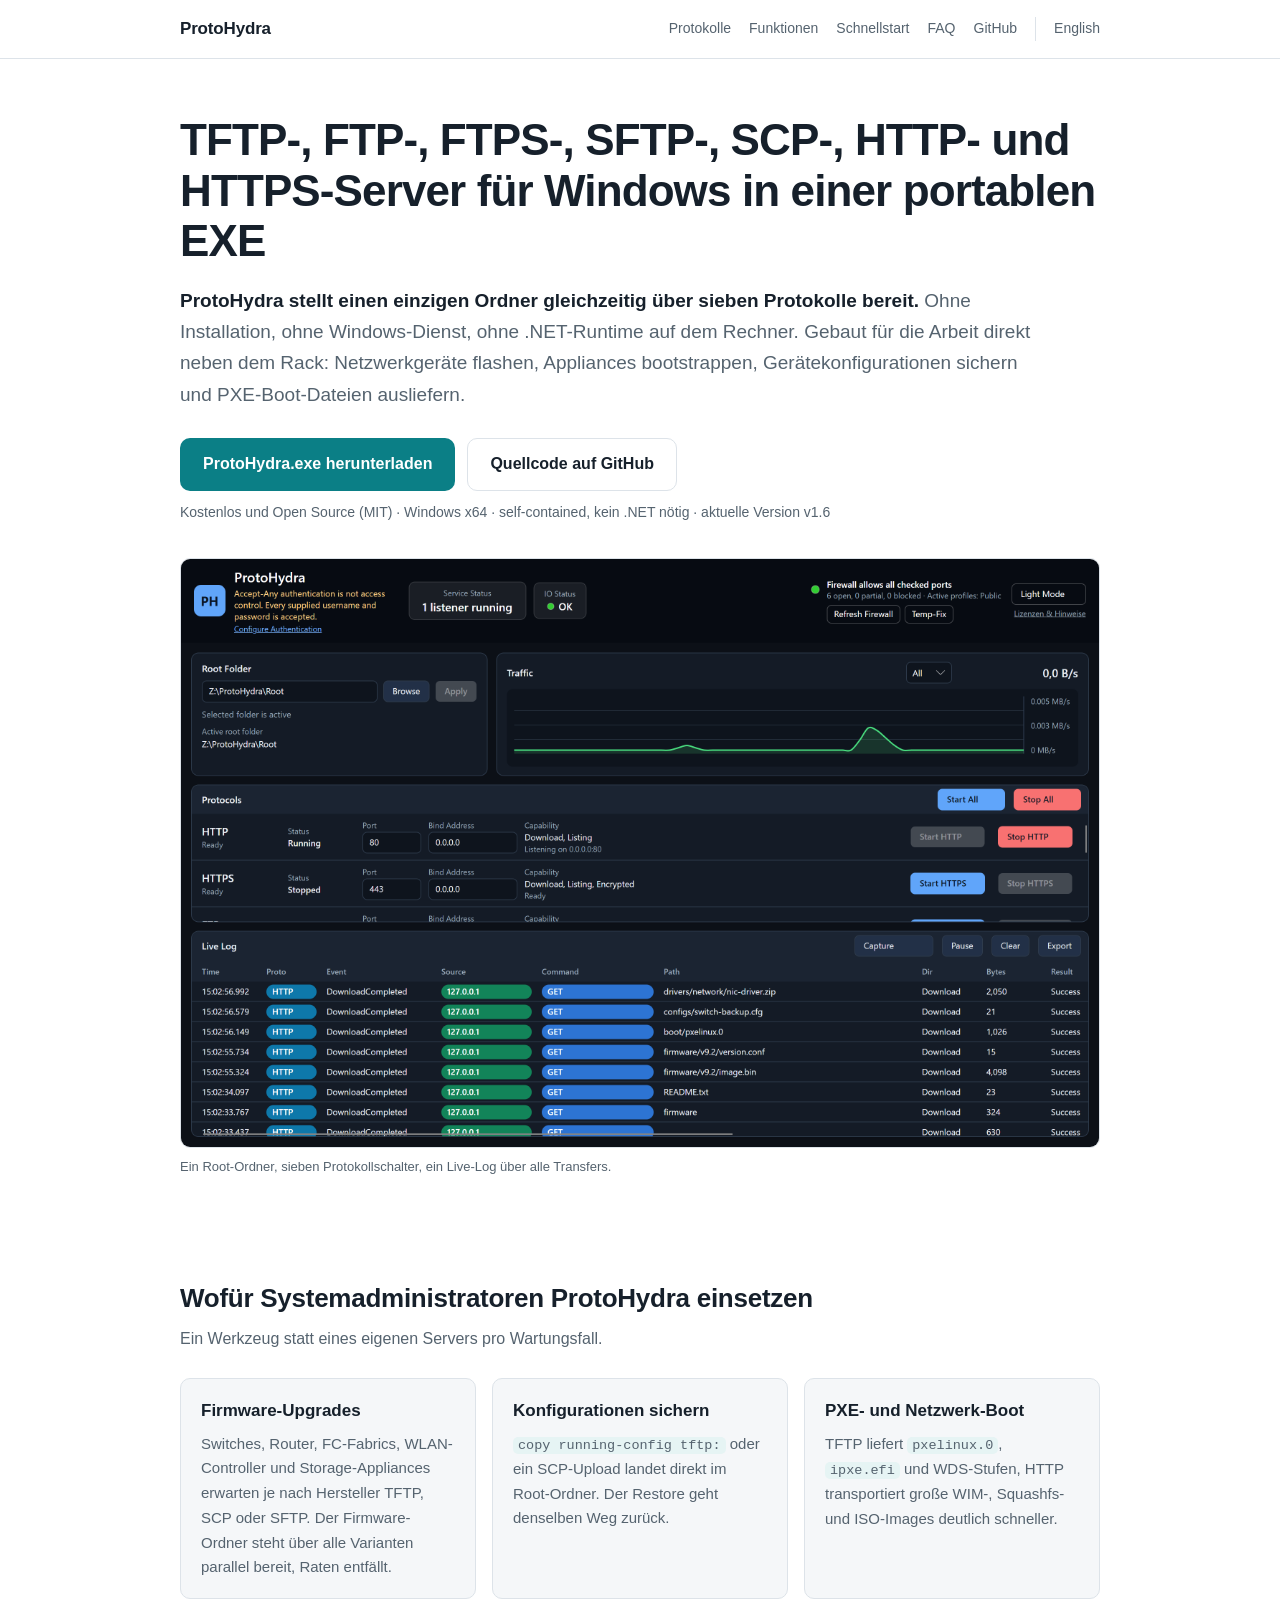
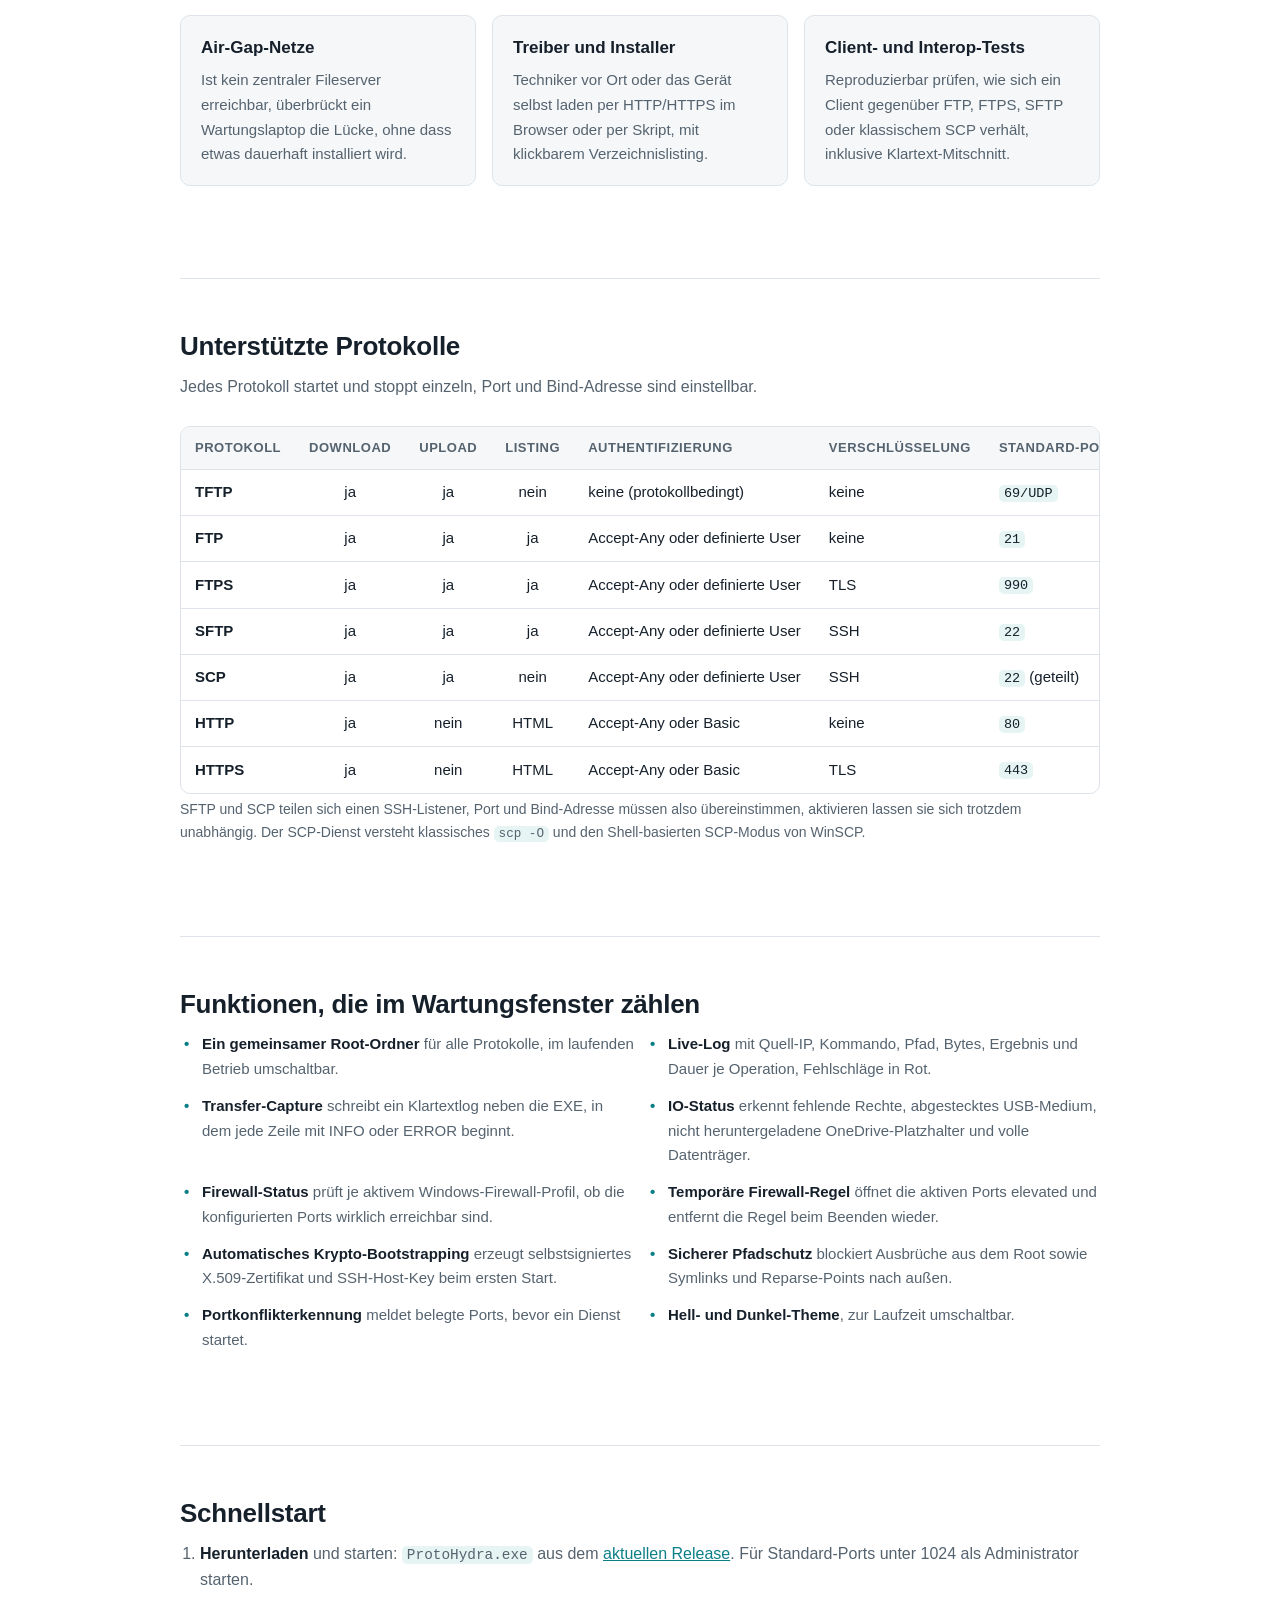
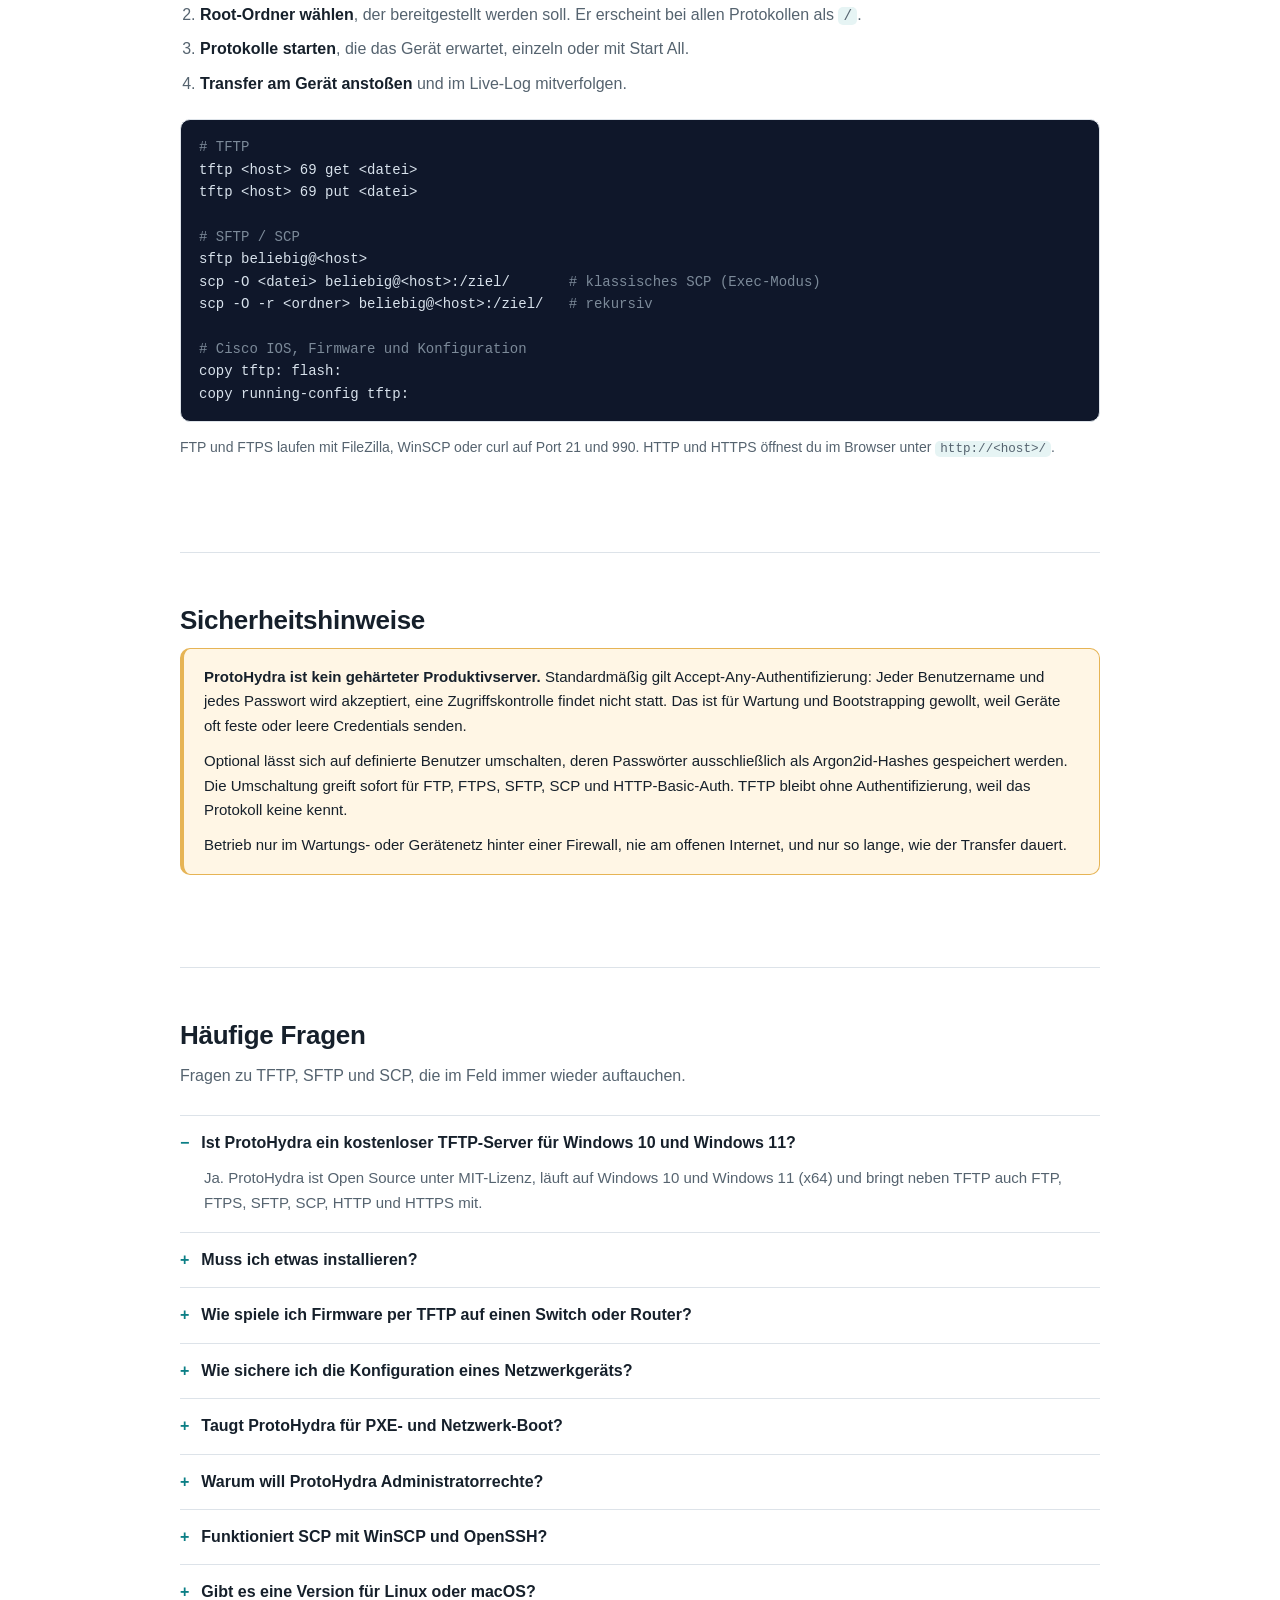
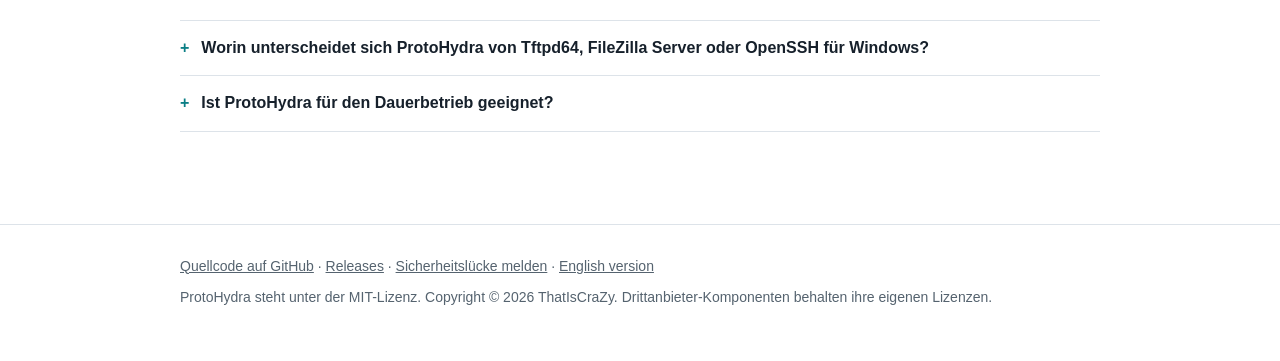
==== docs/de/index.html @ 2da3b0c5 "Add GitHub Pages landing page and make the README findable The repo had no About description, no top" ====
<!doctype html>
<html lang="de">
<head>
<meta charset="utf-8">
<meta name="viewport" content="width=device-width, initial-scale=1">
<title>ProtoHydra: portabler TFTP-, FTP-, SFTP-, SCP- und HTTP-Server für Windows</title>
<meta name="description" content="Kostenloser portabler Dateiserver für Windows. Ein Ordner gleichzeitig über TFTP, FTP, FTPS, SFTP, SCP, HTTP und HTTPS. Ohne Installation, ohne Dienst, eine EXE.">
<link rel="canonical" href="https://thatiscrazy.github.io/ProtoHydra/de/">
<link rel="alternate" hreflang="en" href="https://thatiscrazy.github.io/ProtoHydra/">
<link rel="alternate" hreflang="de" href="https://thatiscrazy.github.io/ProtoHydra/de/">
<link rel="alternate" hreflang="x-default" href="https://thatiscrazy.github.io/ProtoHydra/">
<meta name="author" content="ThatIsCraZy">
<meta name="robots" content="index, follow, max-image-preview:large">
<meta property="og:type" content="website">
<meta property="og:site_name" content="ProtoHydra">
<meta property="og:locale" content="de_DE">
<meta property="og:locale:alternate" content="en_US">
<meta property="og:title" content="ProtoHydra: portabler TFTP-, FTP-, SFTP-, SCP- und HTTP-Server für Windows">
<meta property="og:description" content="Ein Ordner gleichzeitig über TFTP, FTP, FTPS, SFTP, SCP, HTTP und HTTPS. Ohne Installation, ohne Dienst, eine EXE für Firmware-Updates und PXE-Boot.">
<meta property="og:url" content="https://thatiscrazy.github.io/ProtoHydra/de/">
<meta property="og:image" content="https://thatiscrazy.github.io/ProtoHydra/screenshot.png">
<meta property="og:image:alt" content="ProtoHydra unter Windows mit sieben Protokollservern auf einem Ordner und dem Live-Log der Transfers">
<meta name="twitter:card" content="summary_large_image">
<meta name="theme-color" content="#0b7f86" media="(prefers-color-scheme: light)">
<meta name="theme-color" content="#0e1419" media="(prefers-color-scheme: dark)">
<link rel="stylesheet" href="../style.css">
<script type="application/ld+json">
{
  "@context": "https://schema.org",
  "@graph": [
    {
      "@type": "SoftwareApplication",
      "name": "ProtoHydra",
      "alternateName": "ProtoHydra Multi-Protokoll-Dateiserver",
      "description": "Portabler Multi-Protokoll-Dateiserver für Windows, der einen einzigen Ordner gleichzeitig über TFTP, FTP, FTPS, SFTP, SCP, HTTP und HTTPS bereitstellt, ohne Installation und ohne Windows-Dienst.",
      "url": "https://thatiscrazy.github.io/ProtoHydra/de/",
      "downloadUrl": "https://github.com/ThatIsCraZy/ProtoHydra/releases/latest",
      "installUrl": "https://github.com/ThatIsCraZy/ProtoHydra/releases/latest",
      "softwareVersion": "1.6",
      "applicationCategory": "UtilitiesApplication",
      "applicationSubCategory": "Dateitransfer-Server",
      "operatingSystem": "Windows 10, Windows 11, Windows Server (x64)",
      "processorRequirements": "x64",
      "license": "https://github.com/ThatIsCraZy/ProtoHydra/blob/master/LICENSE",
      "isAccessibleForFree": true,
      "inLanguage": "de",
      "screenshot": "https://thatiscrazy.github.io/ProtoHydra/screenshot.png",
      "featureList": [
        "TFTP-Server", "FTP-Server", "FTPS-Server", "SFTP-Server", "SCP-Server", "HTTP-Server", "HTTPS-Server",
        "Portable Einzel-EXE", "Live-Log", "Temporäre Windows-Firewall-Regel", "Argon2id-Benutzerauthentifizierung"
      ],
      "author": { "@type": "Person", "name": "ThatIsCraZy" },
      "offers": { "@type": "Offer", "price": "0", "priceCurrency": "EUR" }
    },
    {
      "@type": "FAQPage",
      "inLanguage": "de",
      "mainEntity": [
        { "@type": "Question", "name": "Ist ProtoHydra ein kostenloser TFTP-Server für Windows 10 und Windows 11?",
          "acceptedAnswer": { "@type": "Answer", "text": "Ja. ProtoHydra ist Open Source unter MIT-Lizenz, läuft auf Windows 10 und Windows 11 (x64) und bringt neben TFTP auch FTP, FTPS, SFTP, SCP, HTTP und HTTPS mit." } },
        { "@type": "Question", "name": "Muss ich etwas installieren?",
          "acceptedAnswer": { "@type": "Answer", "text": "Nein. Eine einzelne EXE, kein Setup, kein Windows-Dienst, keine .NET-Installation. Die Datei läuft auch vom USB-Stick oder aus einem Wartungs-Toolkit heraus." } },
        { "@type": "Question", "name": "Wie spiele ich Firmware per TFTP auf einen Switch oder Router?",
          "acceptedAnswer": { "@type": "Answer", "text": "Firmware-Ordner als Root wählen, TFTP starten und am Gerät den Transfer anstoßen, etwa mit copy tftp: flash: unter Cisco IOS. Akzeptiert das Gerät kein TFTP, schaltest du im selben Fenster SCP oder SFTP dazu. Der Ordner bleibt derselbe." } },
        { "@type": "Question", "name": "Wie sichere ich die Konfiguration eines Netzwerkgeräts?",
          "acceptedAnswer": { "@type": "Answer", "text": "Am Gerät copy running-config tftp: ausführen. Die Datei landet direkt im Root-Ordner. Der Restore läuft über denselben Weg zurück, wahlweise auch über SFTP oder FTP." } },
        { "@type": "Question", "name": "Taugt ProtoHydra für PXE- und Netzwerk-Boot?",
          "acceptedAnswer": { "@type": "Answer", "text": "Ja. TFTP liefert Bootloader wie pxelinux.0 oder ipxe.efi, HTTP die großen Images (WIM, Squashfs, ISO) mit deutlich höherem Durchsatz." } },
        { "@type": "Question", "name": "Warum will ProtoHydra Administratorrechte?",
          "acceptedAnswer": { "@type": "Answer", "text": "Nur für Ports unter 1024 (69, 21, 22, 80, 443). Ohne Adminrechte weichst du im UI auf hohe Ports aus, zum Beispiel 6969, 2121, 2222 oder 8080." } },
        { "@type": "Question", "name": "Funktioniert SCP mit WinSCP und OpenSSH?",
          "acceptedAnswer": { "@type": "Answer", "text": "Ja. Der SCP-Dienst beherrscht klassisches scp -O (Exec-Modus) und den Shell-basierten SCP-Modus von WinSCP. Moderne OpenSSH-Clients nutzen für scp ohne -O intern SFTP, das ebenfalls bereitsteht." } },
        { "@type": "Question", "name": "Gibt es eine Version für Linux oder macOS?",
          "acceptedAnswer": { "@type": "Answer", "text": "Derzeit nicht. Veröffentlicht wird eine self-contained EXE für Windows x64." } },
        { "@type": "Question", "name": "Worin unterscheidet sich ProtoHydra von Tftpd64, FileZilla Server oder OpenSSH für Windows?",
          "acceptedAnswer": { "@type": "Answer", "text": "Diese Werkzeuge decken je ein Protokoll oder eine Protokollfamilie ab und werden meist installiert oder als Dienst eingerichtet. ProtoHydra legt sieben Protokolle auf denselben Ordner, startet portabel und zeigt jede Dateioperation aller Protokolle in einem gemeinsamen Live-Log." } },
        { "@type": "Question", "name": "Ist ProtoHydra für den Dauerbetrieb geeignet?",
          "acceptedAnswer": { "@type": "Answer", "text": "Nein. Es ist ein Wartungswerkzeug. Standardmäßig akzeptiert es jeden Benutzernamen und jedes Passwort, gehört also in ein Wartungsnetz hinter einer Firewall und sollte nur so lange laufen wie der Transfer dauert." } }
      ]
    }
  ]
}
</script>
</head>
<body>

<header class="topbar">
  <div class="wrap">
    <a class="brand" href="./">ProtoHydra</a>
    <nav>
      <a class="hide-sm" href="#protokolle">Protokolle</a>
      <a class="hide-sm" href="#funktionen">Funktionen</a>
      <a href="#schnellstart">Schnellstart</a>
      <a href="#faq">FAQ</a>
      <a href="https://github.com/ThatIsCraZy/ProtoHydra">GitHub</a>
      <a class="lang" href="../" hreflang="en" lang="en">English</a>
    </nav>
  </div>
</header>

<main class="wrap">

  <div class="hero">
    <h1>TFTP-, FTP-, FTPS-, SFTP-, SCP-, HTTP- und HTTPS-Server für Windows in einer portablen EXE</h1>
    <p class="lede"><strong>ProtoHydra stellt einen einzigen Ordner gleichzeitig über sieben Protokolle bereit.</strong> Ohne Installation, ohne Windows-Dienst, ohne .NET-Runtime auf dem Rechner. Gebaut für die Arbeit direkt neben dem Rack: Netzwerkgeräte flashen, Appliances bootstrappen, Gerätekonfigurationen sichern und PXE-Boot-Dateien ausliefern.</p>
    <p class="cta">
      <a class="btn" href="https://github.com/ThatIsCraZy/ProtoHydra/releases/latest">ProtoHydra.exe herunterladen</a>
      <a class="btn secondary" href="https://github.com/ThatIsCraZy/ProtoHydra">Quellcode auf GitHub</a>
    </p>
    <p class="meta">Kostenlos und Open Source (MIT) &middot; Windows x64 &middot; self-contained, kein .NET nötig &middot; aktuelle Version v1.6</p>

    <figure>
      <img src="../screenshot.png" width="2560" height="1640"
           alt="ProtoHydra unter Windows: TFTP-, FTP-, FTPS-, SFTP-, SCP-, HTTP- und HTTPS-Server laufen parallel auf einem Ordner, daneben das Live-Log der Dateitransfers">
      <figcaption>Ein Root-Ordner, sieben Protokollschalter, ein Live-Log über alle Transfers.</figcaption>
    </figure>
  </div>

  <section id="einsatz">
    <h2>Wofür Systemadministratoren ProtoHydra einsetzen</h2>
    <p class="sub">Ein Werkzeug statt eines eigenen Servers pro Wartungsfall.</p>
    <div class="cards">
      <div class="card">
        <h3>Firmware-Upgrades</h3>
        <p>Switches, Router, FC-Fabrics, WLAN-Controller und Storage-Appliances erwarten je nach Hersteller TFTP, SCP oder SFTP. Der Firmware-Ordner steht über alle Varianten parallel bereit, Raten entfällt.</p>
      </div>
      <div class="card">
        <h3>Konfigurationen sichern</h3>
        <p><code>copy running-config tftp:</code> oder ein SCP-Upload landet direkt im Root-Ordner. Der Restore geht denselben Weg zurück.</p>
      </div>
      <div class="card">
        <h3>PXE- und Netzwerk-Boot</h3>
        <p>TFTP liefert <code>pxelinux.0</code>, <code>ipxe.efi</code> und WDS-Stufen, HTTP transportiert große WIM-, Squashfs- und ISO-Images deutlich schneller.</p>
      </div>
      <div class="card">
        <h3>Air-Gap-Netze</h3>
        <p>Ist kein zentraler Fileserver erreichbar, überbrückt ein Wartungslaptop die Lücke, ohne dass etwas dauerhaft installiert wird.</p>
      </div>
      <div class="card">
        <h3>Treiber und Installer</h3>
        <p>Techniker vor Ort oder das Gerät selbst laden per HTTP/HTTPS im Browser oder per Skript, mit klickbarem Verzeichnislisting.</p>
      </div>
      <div class="card">
        <h3>Client- und Interop-Tests</h3>
        <p>Reproduzierbar prüfen, wie sich ein Client gegenüber FTP, FTPS, SFTP oder klassischem SCP verhält, inklusive Klartext-Mitschnitt.</p>
      </div>
    </div>
  </section>

  <section id="protokolle">
    <h2>Unterstützte Protokolle</h2>
    <p class="sub">Jedes Protokoll startet und stoppt einzeln, Port und Bind-Adresse sind einstellbar.</p>
    <div class="tablewrap">
      <table>
        <thead>
          <tr><th>Protokoll</th><th>Download</th><th>Upload</th><th>Listing</th><th>Authentifizierung</th><th>Verschlüsselung</th><th>Standard-Port</th></tr>
        </thead>
        <tbody>
          <tr><td><b>TFTP</b></td><td class="c">ja</td><td class="c">ja</td><td class="c">nein</td><td>keine (protokollbedingt)</td><td>keine</td><td><code>69/UDP</code></td></tr>
          <tr><td><b>FTP</b></td><td class="c">ja</td><td class="c">ja</td><td class="c">ja</td><td>Accept-Any oder definierte User</td><td>keine</td><td><code>21</code></td></tr>
          <tr><td><b>FTPS</b></td><td class="c">ja</td><td class="c">ja</td><td class="c">ja</td><td>Accept-Any oder definierte User</td><td>TLS</td><td><code>990</code></td></tr>
          <tr><td><b>SFTP</b></td><td class="c">ja</td><td class="c">ja</td><td class="c">ja</td><td>Accept-Any oder definierte User</td><td>SSH</td><td><code>22</code></td></tr>
          <tr><td><b>SCP</b></td><td class="c">ja</td><td class="c">ja</td><td class="c">nein</td><td>Accept-Any oder definierte User</td><td>SSH</td><td><code>22</code> (geteilt)</td></tr>
          <tr><td><b>HTTP</b></td><td class="c">ja</td><td class="c">nein</td><td class="c">HTML</td><td>Accept-Any oder Basic</td><td>keine</td><td><code>80</code></td></tr>
          <tr><td><b>HTTPS</b></td><td class="c">ja</td><td class="c">nein</td><td class="c">HTML</td><td>Accept-Any oder Basic</td><td>TLS</td><td><code>443</code></td></tr>
        </tbody>
      </table>
    </div>
    <p class="meta">SFTP und SCP teilen sich einen SSH-Listener, Port und Bind-Adresse müssen also übereinstimmen, aktivieren lassen sie sich trotzdem unabhängig. Der SCP-Dienst versteht klassisches <code>scp -O</code> und den Shell-basierten SCP-Modus von WinSCP.</p>
  </section>

  <section id="funktionen">
    <h2>Funktionen, die im Wartungsfenster zählen</h2>
    <ul class="feat">
      <li><b>Ein gemeinsamer Root-Ordner</b> für alle Protokolle, im laufenden Betrieb umschaltbar.</li>
      <li><b>Live-Log</b> mit Quell-IP, Kommando, Pfad, Bytes, Ergebnis und Dauer je Operation, Fehlschläge in Rot.</li>
      <li><b>Transfer-Capture</b> schreibt ein Klartextlog neben die EXE, in dem jede Zeile mit INFO oder ERROR beginnt.</li>
      <li><b>IO-Status</b> erkennt fehlende Rechte, abgestecktes USB-Medium, nicht heruntergeladene OneDrive-Platzhalter und volle Datenträger.</li>
      <li><b>Firewall-Status</b> prüft je aktivem Windows-Firewall-Profil, ob die konfigurierten Ports wirklich erreichbar sind.</li>
      <li><b>Temporäre Firewall-Regel</b> öffnet die aktiven Ports elevated und entfernt die Regel beim Beenden wieder.</li>
      <li><b>Automatisches Krypto-Bootstrapping</b> erzeugt selbstsigniertes X.509-Zertifikat und SSH-Host-Key beim ersten Start.</li>
      <li><b>Sicherer Pfadschutz</b> blockiert Ausbrüche aus dem Root sowie Symlinks und Reparse-Points nach außen.</li>
      <li><b>Portkonflikterkennung</b> meldet belegte Ports, bevor ein Dienst startet.</li>
      <li><b>Hell- und Dunkel-Theme</b>, zur Laufzeit umschaltbar.</li>
    </ul>
  </section>

  <section id="schnellstart">
    <h2>Schnellstart</h2>
    <ol class="steps">
      <li><b>Herunterladen</b> und starten: <code>ProtoHydra.exe</code> aus dem <a href="https://github.com/ThatIsCraZy/ProtoHydra/releases/latest">aktuellen Release</a>. Für Standard-Ports unter 1024 als Administrator starten.</li>
      <li><b>Root-Ordner wählen</b>, der bereitgestellt werden soll. Er erscheint bei allen Protokollen als <code>/</code>.</li>
      <li><b>Protokolle starten</b>, die das Gerät erwartet, einzeln oder mit Start All.</li>
      <li><b>Transfer am Gerät anstoßen</b> und im Live-Log mitverfolgen.</li>
    </ol>
<pre><code><span class="c"># TFTP</span>
tftp &lt;host&gt; 69 get &lt;datei&gt;
tftp &lt;host&gt; 69 put &lt;datei&gt;

<span class="c"># SFTP / SCP</span>
sftp beliebig@&lt;host&gt;
scp -O &lt;datei&gt; beliebig@&lt;host&gt;:/ziel/       <span class="c"># klassisches SCP (Exec-Modus)</span>
scp -O -r &lt;ordner&gt; beliebig@&lt;host&gt;:/ziel/   <span class="c"># rekursiv</span>

<span class="c"># Cisco IOS, Firmware und Konfiguration</span>
copy tftp: flash:
copy running-config tftp:</code></pre>
    <p class="meta">FTP und FTPS laufen mit FileZilla, WinSCP oder curl auf Port 21 und 990. HTTP und HTTPS öffnest du im Browser unter <code>http://&lt;host&gt;/</code>.</p>
  </section>

  <section id="sicherheit">
    <h2>Sicherheitshinweise</h2>
    <div class="notice">
      <p><b>ProtoHydra ist kein gehärteter Produktivserver.</b> Standardmäßig gilt Accept-Any-Authentifizierung: Jeder Benutzername und jedes Passwort wird akzeptiert, eine Zugriffskontrolle findet nicht statt. Das ist für Wartung und Bootstrapping gewollt, weil Geräte oft feste oder leere Credentials senden.</p>
      <p>Optional lässt sich auf definierte Benutzer umschalten, deren Passwörter ausschließlich als Argon2id-Hashes gespeichert werden. Die Umschaltung greift sofort für FTP, FTPS, SFTP, SCP und HTTP-Basic-Auth. TFTP bleibt ohne Authentifizierung, weil das Protokoll keine kennt.</p>
      <p>Betrieb nur im Wartungs- oder Gerätenetz hinter einer Firewall, nie am offenen Internet, und nur so lange, wie der Transfer dauert.</p>
    </div>
  </section>

  <section id="faq" class="faq">
    <h2>Häufige Fragen</h2>
    <p class="sub">Fragen zu TFTP, SFTP und SCP, die im Feld immer wieder auftauchen.</p>

    <details open>
      <summary>Ist ProtoHydra ein kostenloser TFTP-Server für Windows 10 und Windows 11?</summary>
      <p class="answer">Ja. ProtoHydra ist Open Source unter MIT-Lizenz, läuft auf Windows 10 und Windows 11 (x64) und bringt neben TFTP auch FTP, FTPS, SFTP, SCP, HTTP und HTTPS mit.</p>
    </details>
    <details>
      <summary>Muss ich etwas installieren?</summary>
      <p class="answer">Nein. Eine einzelne EXE, kein Setup, kein Windows-Dienst, keine .NET-Installation. Die Datei läuft auch vom USB-Stick oder aus einem Wartungs-Toolkit heraus.</p>
    </details>
    <details>
      <summary>Wie spiele ich Firmware per TFTP auf einen Switch oder Router?</summary>
      <p class="answer">Firmware-Ordner als Root wählen, TFTP starten und am Gerät den Transfer anstoßen, etwa mit <code>copy tftp: flash:</code> unter Cisco IOS. Akzeptiert das Gerät kein TFTP, schaltest du im selben Fenster SCP oder SFTP dazu. Der Ordner bleibt derselbe.</p>
    </details>
    <details>
      <summary>Wie sichere ich die Konfiguration eines Netzwerkgeräts?</summary>
      <p class="answer">Am Gerät <code>copy running-config tftp:</code> ausführen. Die Datei landet direkt im Root-Ordner. Der Restore läuft über denselben Weg zurück, wahlweise auch über SFTP oder FTP.</p>
    </details>
    <details>
      <summary>Taugt ProtoHydra für PXE- und Netzwerk-Boot?</summary>
      <p class="answer">Ja. TFTP liefert Bootloader wie <code>pxelinux.0</code> oder <code>ipxe.efi</code>, HTTP die großen Images (WIM, Squashfs, ISO) mit deutlich höherem Durchsatz.</p>
    </details>
    <details>
      <summary>Warum will ProtoHydra Administratorrechte?</summary>
      <p class="answer">Nur für Ports unter 1024 (69, 21, 22, 80, 443). Ohne Adminrechte weichst du im UI auf hohe Ports aus, zum Beispiel 6969, 2121, 2222 oder 8080.</p>
    </details>
    <details>
      <summary>Funktioniert SCP mit WinSCP und OpenSSH?</summary>
      <p class="answer">Ja. Der SCP-Dienst beherrscht klassisches <code>scp -O</code> (Exec-Modus) und den Shell-basierten SCP-Modus von WinSCP. Moderne OpenSSH-Clients nutzen für <code>scp</code> ohne <code>-O</code> intern SFTP, das ebenfalls bereitsteht.</p>
    </details>
    <details>
      <summary>Gibt es eine Version für Linux oder macOS?</summary>
      <p class="answer">Derzeit nicht. Veröffentlicht wird eine self-contained EXE für Windows x64.</p>
    </details>
    <details>
      <summary>Worin unterscheidet sich ProtoHydra von Tftpd64, FileZilla Server oder OpenSSH für Windows?</summary>
      <p class="answer">Diese Werkzeuge decken je ein Protokoll oder eine Protokollfamilie ab und werden meist installiert oder als Dienst eingerichtet. ProtoHydra legt sieben Protokolle auf denselben Ordner, startet portabel und zeigt jede Dateioperation aller Protokolle in einem gemeinsamen Live-Log.</p>
    </details>
    <details>
      <summary>Ist ProtoHydra für den Dauerbetrieb geeignet?</summary>
      <p class="answer">Nein. Es ist ein Wartungswerkzeug. Standardmäßig akzeptiert es jeden Benutzernamen und jedes Passwort, gehört also in ein Wartungsnetz hinter einer Firewall und sollte nur so lange laufen wie der Transfer dauert.</p>
    </details>
  </section>

</main>

<footer>
  <div class="wrap">
    <p><a href="https://github.com/ThatIsCraZy/ProtoHydra">Quellcode auf GitHub</a> &middot; <a href="https://github.com/ThatIsCraZy/ProtoHydra/releases">Releases</a> &middot; <a href="https://github.com/ThatIsCraZy/ProtoHydra/blob/master/SECURITY.md">Sicherheitslücke melden</a> &middot; <a href="../" hreflang="en" lang="en">English version</a></p>
    <p>ProtoHydra steht unter der MIT-Lizenz. Copyright &copy; 2026 ThatIsCraZy. Drittanbieter-Komponenten behalten ihre eigenen Lizenzen.</p>
  </div>
</footer>

</body>
</html>
---- docs/style.css ----
:root {
  color-scheme: light dark;
  --bg: #ffffff;
  --bg-alt: #f5f7f9;
  --bg-code: #0f172a;
  --fg: #16202b;
  --fg-muted: #55636f;
  --border: #dde3e9;
  --accent: #0b7f86;
  --accent-fg: #ffffff;
  --accent-soft: #e6f4f4;
  --warn-bg: #fff6e5;
  --warn-border: #e6b455;
  --radius: 10px;
  --maxw: 960px;
}

@media (prefers-color-scheme: dark) {
  :root {
    --bg: #0e1419;
    --bg-alt: #151d24;
    --bg-code: #060a0e;
    --fg: #e6edf3;
    --fg-muted: #9aa8b4;
    --border: #26313b;
    --accent: #3fd0d4;
    --accent-fg: #06171a;
    --accent-soft: #12292c;
    --warn-bg: #2a2213;
    --warn-border: #7a6023;
  }
}

* { box-sizing: border-box; }

html { scroll-behavior: smooth; }

body {
  margin: 0;
  background: var(--bg);
  color: var(--fg);
  font: 16px/1.65 -apple-system, BlinkMacSystemFont, "Segoe UI", Roboto, "Helvetica Neue", Arial, sans-serif;
  -webkit-text-size-adjust: 100%;
}

a { color: var(--accent); }

.wrap { max-width: var(--maxw); margin: 0 auto; padding: 0 20px; }

/* header */
.topbar {
  border-bottom: 1px solid var(--border);
  background: var(--bg);
  position: sticky;
  top: 0;
  z-index: 5;
}
.topbar .wrap {
  display: flex;
  align-items: center;
  gap: 16px;
  min-height: 58px;
  flex-wrap: wrap;
}
.brand {
  font-weight: 700;
  letter-spacing: -0.01em;
  text-decoration: none;
  color: var(--fg);
  font-size: 17px;
}
.topbar nav { margin-left: auto; display: flex; gap: 18px; align-items: center; flex-wrap: wrap; }
.topbar nav a { color: var(--fg-muted); text-decoration: none; font-size: 14px; }
.topbar nav a:hover { color: var(--accent); }
.lang { border-left: 1px solid var(--border); padding-left: 18px; }

/* hero */
.hero { padding: 56px 0 8px; }
h1 {
  font-size: clamp(30px, 5vw, 44px);
  line-height: 1.15;
  letter-spacing: -0.02em;
  margin: 0 0 18px;
}
.lede { font-size: 19px; color: var(--fg-muted); max-width: 46em; margin: 0 0 28px; }
.lede strong { color: var(--fg); font-weight: 600; }

.cta { display: flex; gap: 12px; flex-wrap: wrap; align-items: center; margin-bottom: 10px; }
.btn {
  display: inline-block;
  background: var(--accent);
  color: var(--accent-fg);
  text-decoration: none;
  font-weight: 600;
  padding: 12px 22px;
  border-radius: var(--radius);
  border: 1px solid transparent;
}
.btn:hover { filter: brightness(1.08); }
.btn.secondary {
  background: transparent;
  color: var(--fg);
  border-color: var(--border);
}
.meta { color: var(--fg-muted); font-size: 14px; margin: 4px 0 0; }

figure { margin: 34px 0 0; }
figure img {
  width: 100%;
  height: auto;
  display: block;
  border: 1px solid var(--border);
  border-radius: var(--radius);
}
figcaption { color: var(--fg-muted); font-size: 13px; margin-top: 8px; }

/* sections */
section { padding: 46px 0; border-top: 1px solid var(--border); margin-top: 46px; scroll-margin-top: 70px; }
section:first-of-type { border-top: 0; }
h2 { font-size: 26px; letter-spacing: -0.01em; margin: 0 0 6px; }
h3 { font-size: 17px; margin: 0 0 6px; }
.sub { color: var(--fg-muted); margin: 0 0 26px; }

.cards { display: grid; gap: 16px; grid-template-columns: repeat(auto-fit, minmax(270px, 1fr)); }
.card {
  border: 1px solid var(--border);
  border-radius: var(--radius);
  padding: 18px 20px;
  background: var(--bg-alt);
}
.card p { margin: 0; color: var(--fg-muted); font-size: 15px; }

/* table */
.tablewrap { overflow-x: auto; border: 1px solid var(--border); border-radius: var(--radius); }
table { border-collapse: collapse; width: 100%; font-size: 15px; min-width: 640px; }
th, td { text-align: left; padding: 10px 14px; border-bottom: 1px solid var(--border); white-space: nowrap; }
th { background: var(--bg-alt); font-size: 13px; text-transform: uppercase; letter-spacing: 0.04em; color: var(--fg-muted); }
tbody tr:last-child td { border-bottom: 0; }
td.c { text-align: center; }

/* lists */
ul.feat { list-style: none; padding: 0; margin: 0; display: grid; gap: 12px; grid-template-columns: repeat(auto-fit, minmax(300px, 1fr)); }
ul.feat li { padding-left: 22px; position: relative; color: var(--fg-muted); font-size: 15px; }
ul.feat li::before { content: "\2022"; color: var(--accent); position: absolute; left: 4px; font-weight: 700; }
ul.feat b { color: var(--fg); font-weight: 600; }

/* code */
pre {
  background: var(--bg-code);
  color: #d8e2ec;
  padding: 16px 18px;
  border-radius: var(--radius);
  overflow-x: auto;
  font-size: 14px;
  line-height: 1.6;
  border: 1px solid var(--border);
}
code { font-family: ui-monospace, SFMono-Regular, "SF Mono", Menlo, Consolas, monospace; }
p code, li code, td code {
  background: var(--accent-soft);
  color: inherit;
  padding: 1px 5px;
  border-radius: 5px;
  font-size: 0.9em;
}
pre .c { color: #7c8a99; }

/* steps */
ol.steps { padding-left: 20px; margin: 0 0 22px; }
ol.steps li { margin-bottom: 8px; color: var(--fg-muted); }
ol.steps b { color: var(--fg); }

/* notice */
.notice {
  background: var(--warn-bg);
  border: 1px solid var(--warn-border);
  border-left-width: 4px;
  border-radius: var(--radius);
  padding: 16px 20px;
}
.notice p { margin: 0 0 10px; font-size: 15px; }
.notice p:last-child { margin-bottom: 0; }

/* faq */
.faq details {
  border-bottom: 1px solid var(--border);
  padding: 14px 0;
}
.faq details:first-of-type { border-top: 1px solid var(--border); }
.faq summary {
  cursor: pointer;
  font-weight: 600;
  list-style: none;
  display: flex;
  gap: 12px;
  align-items: baseline;
}
.faq summary::-webkit-details-marker { display: none; }
.faq summary::before { content: "+"; color: var(--accent); font-weight: 700; }
.faq details[open] summary::before { content: "\2212"; }
.faq .answer { color: var(--fg-muted); font-size: 15px; margin: 10px 0 2px 24px; }

/* footer */
footer {
  border-top: 1px solid var(--border);
  margin-top: 46px;
  padding: 30px 0 50px;
  color: var(--fg-muted);
  font-size: 14px;
}
footer a { color: var(--fg-muted); }
footer p { margin: 0 0 8px; }

@media (max-width: 640px) {
  .hero { padding-top: 34px; }
  section { padding: 34px 0; margin-top: 34px; }
  .topbar nav a.hide-sm { display: none; }
}
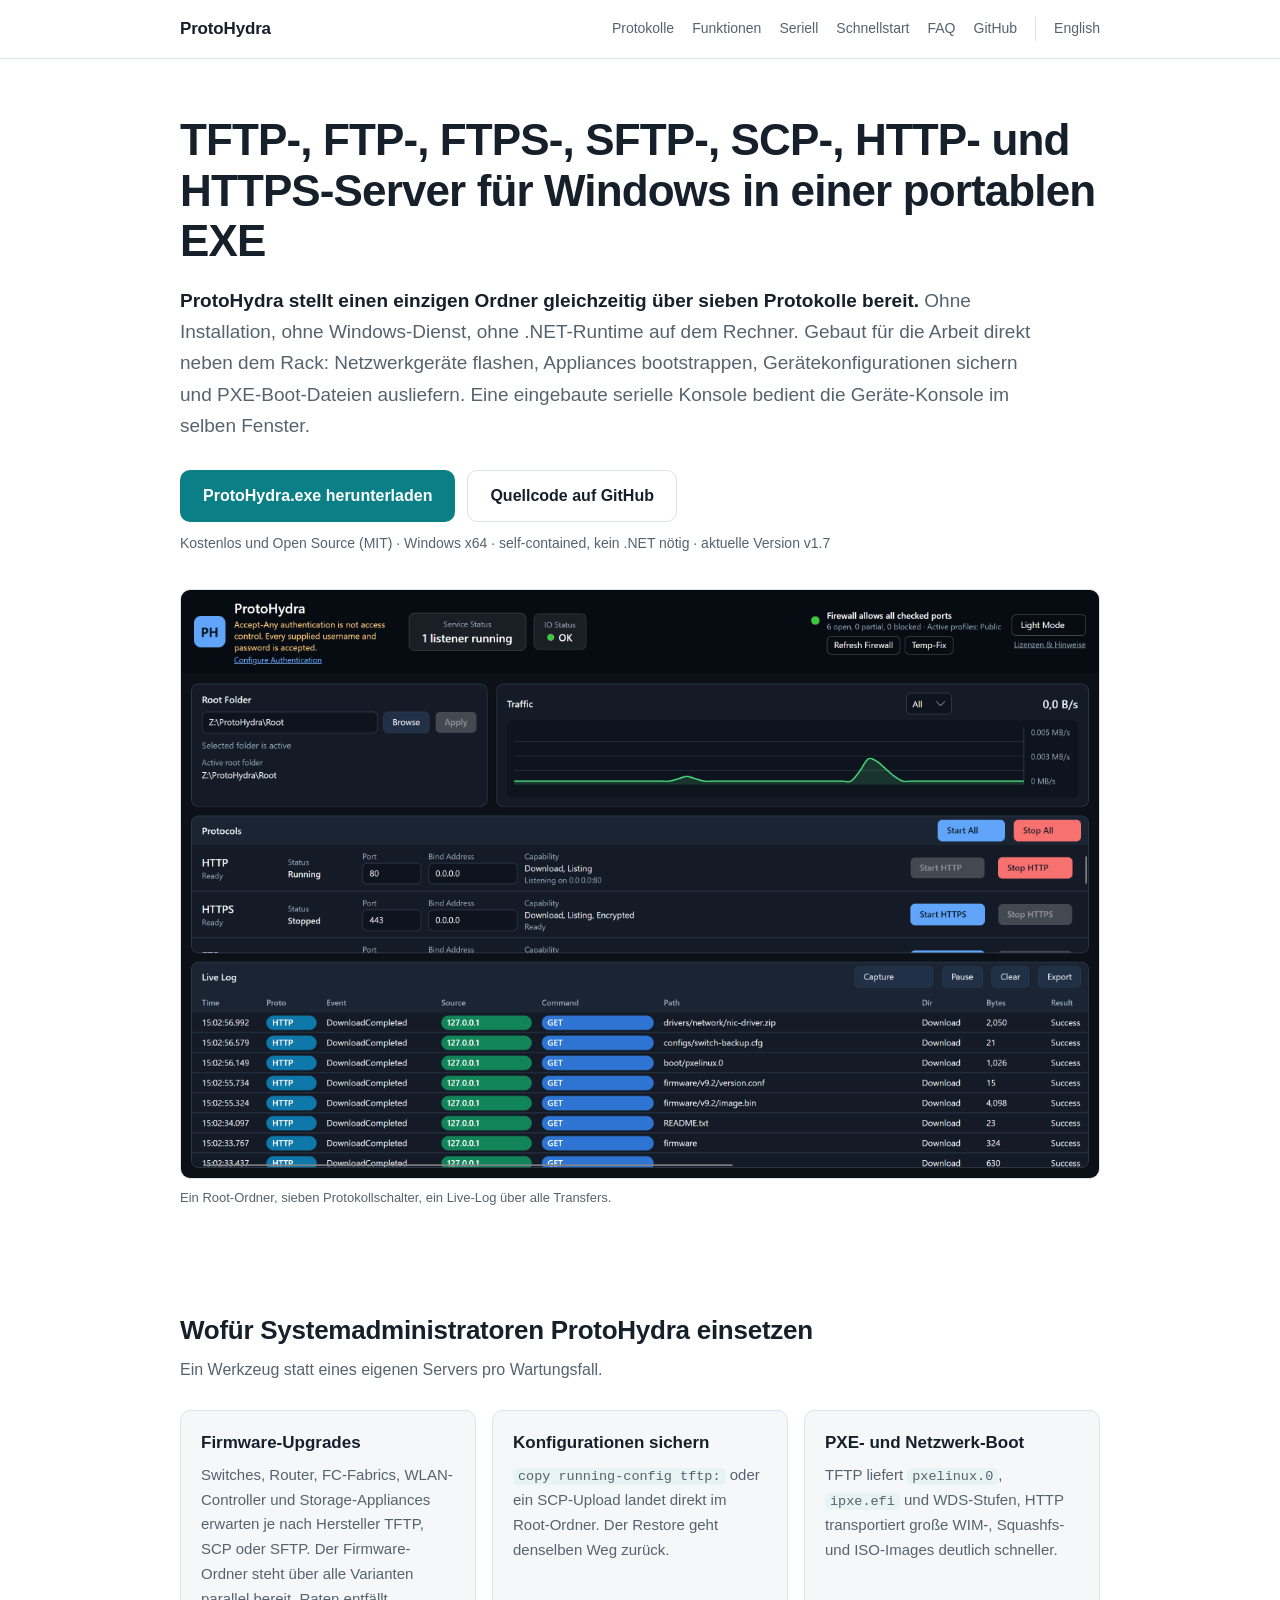
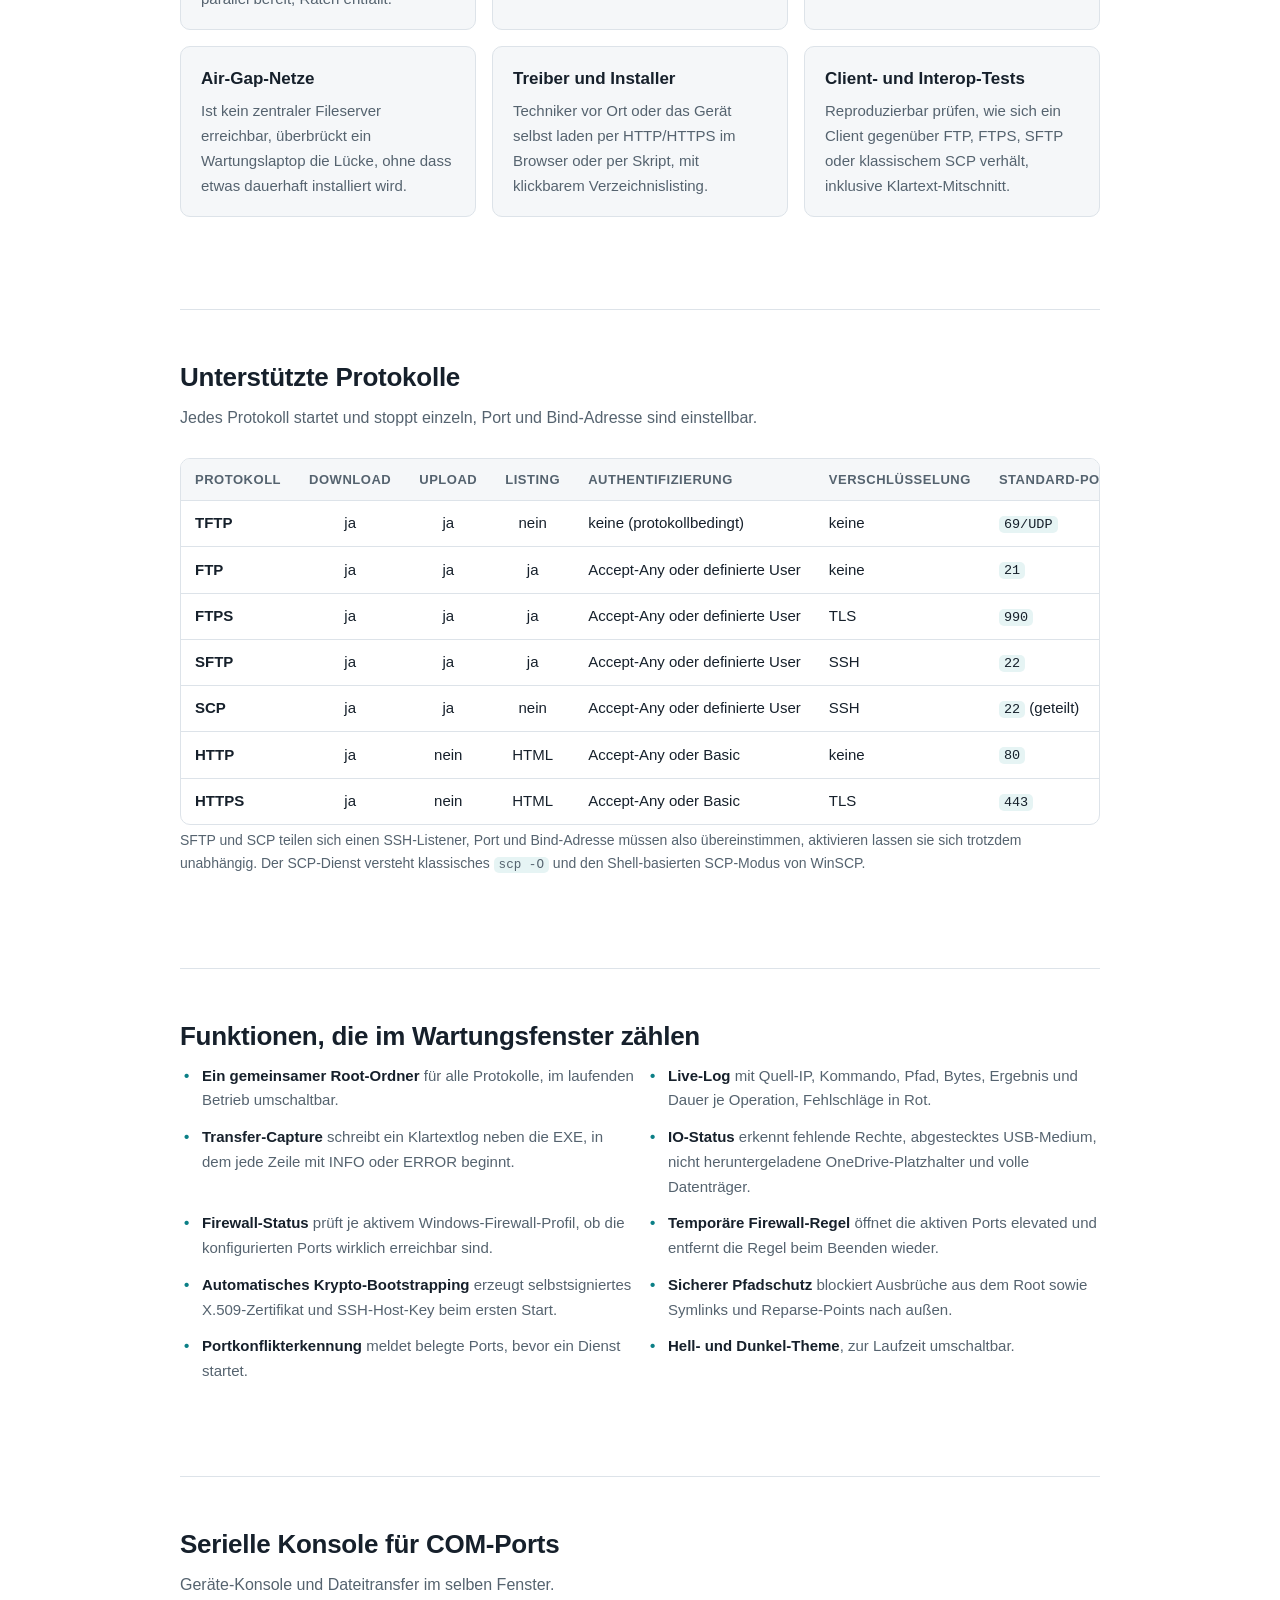
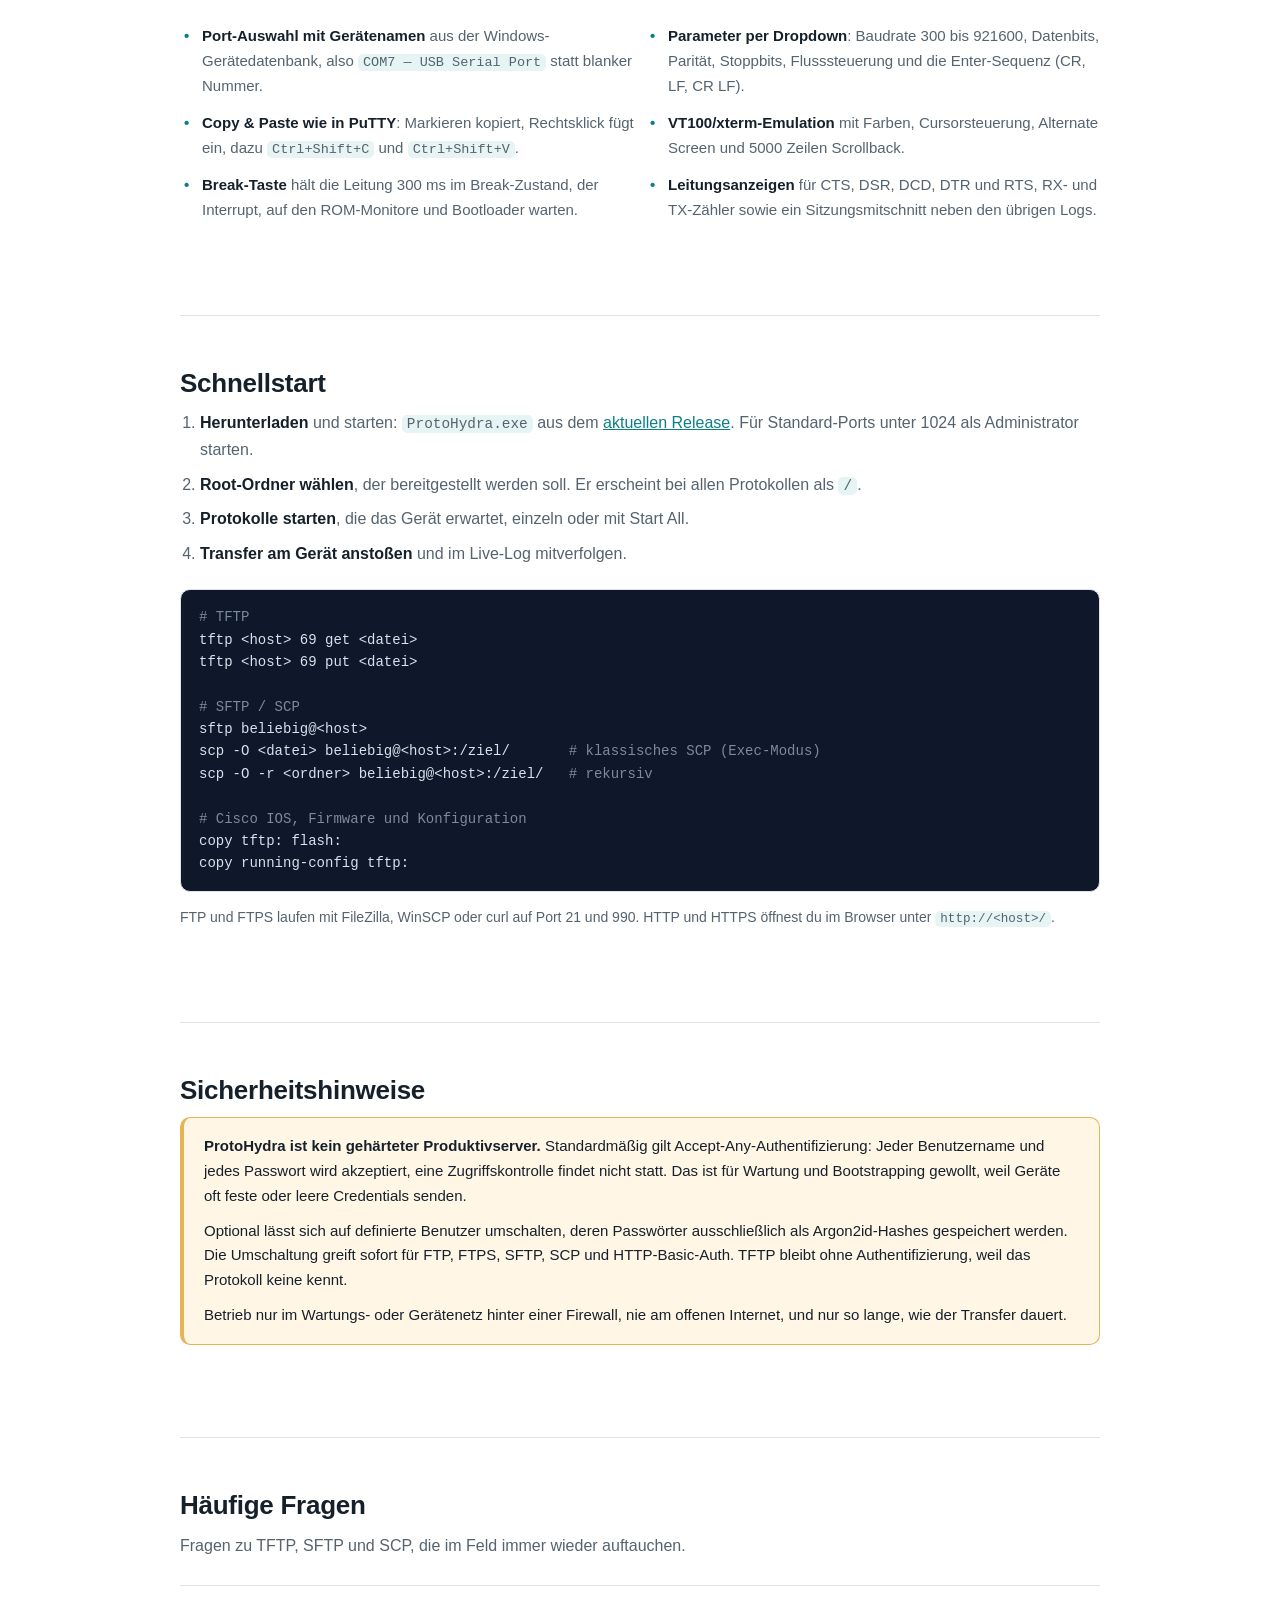
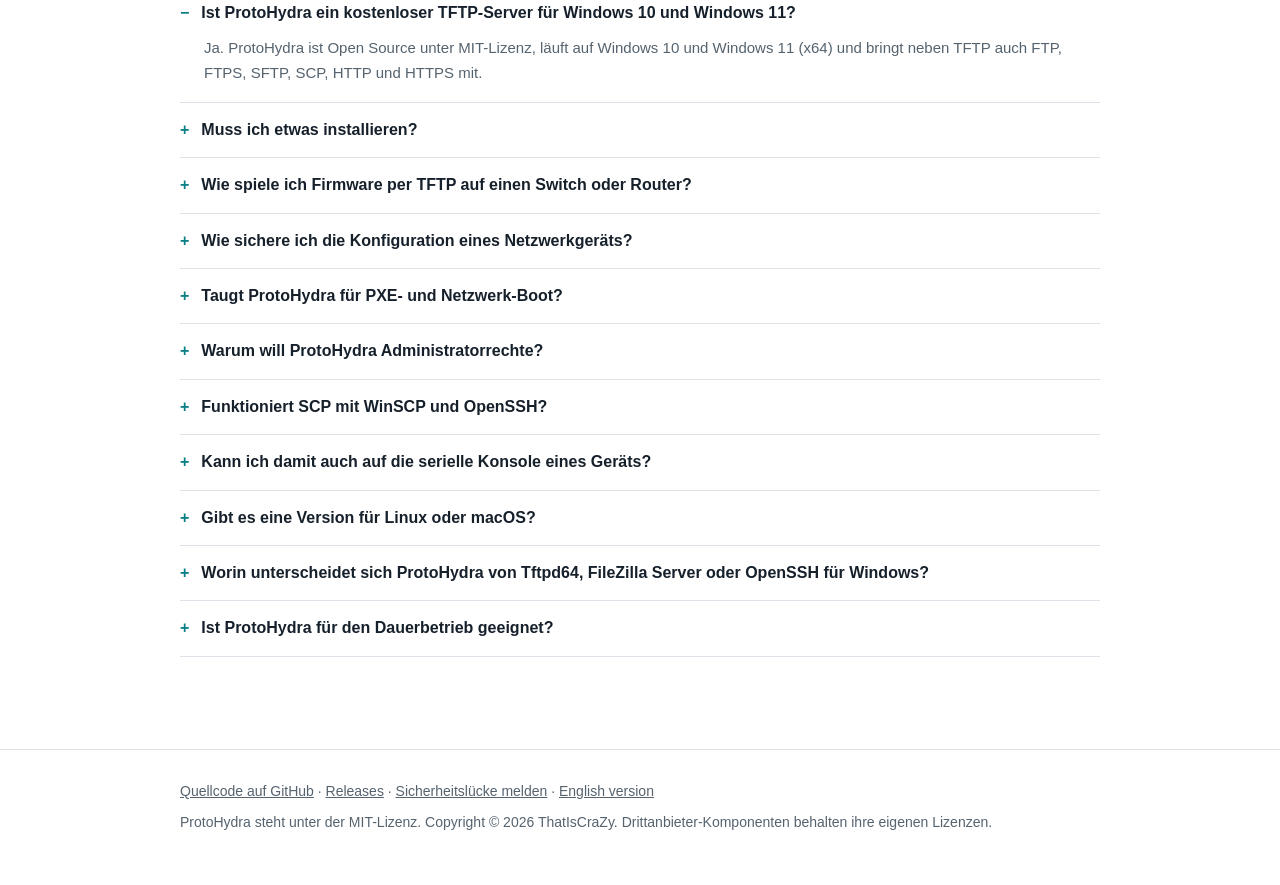
==== commit b2a05bbe: "Add a serial console tab with a VT100 terminal Firmware upgrades already run half on the device cons" ====
--- a/docs/de/index.html
+++ b/docs/de/index.html
@@ -3,8 +3,8 @@
 <head>
 <meta charset="utf-8">
 <meta name="viewport" content="width=device-width, initial-scale=1">
-<title>ProtoHydra: portabler TFTP-, FTP-, SFTP-, SCP- und HTTP-Server für Windows</title>
-<meta name="description" content="Kostenloser portabler Dateiserver für Windows. Ein Ordner gleichzeitig über TFTP, FTP, FTPS, SFTP, SCP, HTTP und HTTPS. Ohne Installation, ohne Dienst, eine EXE.">
+<title>ProtoHydra: portabler TFTP-, FTP-, SFTP-, SCP- und HTTP-Server mit serieller Konsole für Windows</title>
+<meta name="description" content="Kostenloser portabler Dateiserver für Windows mit serieller Konsole. Ein Ordner über TFTP, FTP, FTPS, SFTP, SCP, HTTP und HTTPS. Ohne Installation, eine EXE.">
 <link rel="canonical" href="https://thatiscrazy.github.io/ProtoHydra/de/">
 <link rel="alternate" hreflang="en" href="https://thatiscrazy.github.io/ProtoHydra/">
 <link rel="alternate" hreflang="de" href="https://thatiscrazy.github.io/ProtoHydra/de/">
@@ -15,8 +15,8 @@
 <meta property="og:site_name" content="ProtoHydra">
 <meta property="og:locale" content="de_DE">
 <meta property="og:locale:alternate" content="en_US">
-<meta property="og:title" content="ProtoHydra: portabler TFTP-, FTP-, SFTP-, SCP- und HTTP-Server für Windows">
-<meta property="og:description" content="Ein Ordner gleichzeitig über TFTP, FTP, FTPS, SFTP, SCP, HTTP und HTTPS. Ohne Installation, ohne Dienst, eine EXE für Firmware-Updates und PXE-Boot.">
+<meta property="og:title" content="ProtoHydra: portabler TFTP-, FTP-, SFTP-, SCP- und HTTP-Server mit serieller Konsole für Windows">
+<meta property="og:description" content="Ein Ordner gleichzeitig über TFTP, FTP, FTPS, SFTP, SCP, HTTP und HTTPS, dazu die Geräte-Konsole über seriell im selben Fenster.">
 <meta property="og:url" content="https://thatiscrazy.github.io/ProtoHydra/de/">
 <meta property="og:image" content="https://thatiscrazy.github.io/ProtoHydra/screenshot.png">
 <meta property="og:image:alt" content="ProtoHydra unter Windows mit sieben Protokollservern auf einem Ordner und dem Live-Log der Transfers">
@@ -32,11 +32,11 @@
       "@type": "SoftwareApplication",
       "name": "ProtoHydra",
       "alternateName": "ProtoHydra Multi-Protokoll-Dateiserver",
-      "description": "Portabler Multi-Protokoll-Dateiserver für Windows, der einen einzigen Ordner gleichzeitig über TFTP, FTP, FTPS, SFTP, SCP, HTTP und HTTPS bereitstellt, ohne Installation und ohne Windows-Dienst.",
+      "description": "Portabler Multi-Protokoll-Dateiserver für Windows, der einen einzigen Ordner gleichzeitig über TFTP, FTP, FTPS, SFTP, SCP, HTTP und HTTPS bereitstellt, ohne Installation und ohne Windows-Dienst, mit eingebauter serieller Konsole für COM-Ports.",
       "url": "https://thatiscrazy.github.io/ProtoHydra/de/",
       "downloadUrl": "https://github.com/ThatIsCraZy/ProtoHydra/releases/latest",
       "installUrl": "https://github.com/ThatIsCraZy/ProtoHydra/releases/latest",
-      "softwareVersion": "1.6",
+      "softwareVersion": "1.7",
       "applicationCategory": "UtilitiesApplication",
       "applicationSubCategory": "Dateitransfer-Server",
       "operatingSystem": "Windows 10, Windows 11, Windows Server (x64)",
@@ -47,6 +47,7 @@
       "screenshot": "https://thatiscrazy.github.io/ProtoHydra/screenshot.png",
       "featureList": [
         "TFTP-Server", "FTP-Server", "FTPS-Server", "SFTP-Server", "SCP-Server", "HTTP-Server", "HTTPS-Server",
+        "Serielle Konsole für COM-Ports",
         "Portable Einzel-EXE", "Live-Log", "Temporäre Windows-Firewall-Regel", "Argon2id-Benutzerauthentifizierung"
       ],
       "author": { "@type": "Person", "name": "ThatIsCraZy" },
@@ -70,6 +71,8 @@
           "acceptedAnswer": { "@type": "Answer", "text": "Nur für Ports unter 1024 (69, 21, 22, 80, 443). Ohne Adminrechte weichst du im UI auf hohe Ports aus, zum Beispiel 6969, 2121, 2222 oder 8080." } },
         { "@type": "Question", "name": "Funktioniert SCP mit WinSCP und OpenSSH?",
           "acceptedAnswer": { "@type": "Answer", "text": "Ja. Der SCP-Dienst beherrscht klassisches scp -O (Exec-Modus) und den Shell-basierten SCP-Modus von WinSCP. Moderne OpenSSH-Clients nutzen für scp ohne -O intern SFTP, das ebenfalls bereitsteht." } },
+        { "@type": "Question", "name": "Kann ich damit auch auf die serielle Konsole eines Geräts?",
+          "acceptedAnswer": { "@type": "Answer", "text": "Ja. Der Reiter Serial Console öffnet ein VT100/xterm-Terminal auf einen COM-Port, mit Port- und Parameterauswahl per Dropdown, Copy und Paste wie in PuTTY, Break-Taste, Leitungsanzeigen und Sitzungsmitschnitt. Konsolensitzung und Dateitransfer liegen im selben Fenster." } },
         { "@type": "Question", "name": "Gibt es eine Version für Linux oder macOS?",
           "acceptedAnswer": { "@type": "Answer", "text": "Derzeit nicht. Veröffentlicht wird eine self-contained EXE für Windows x64." } },
         { "@type": "Question", "name": "Worin unterscheidet sich ProtoHydra von Tftpd64, FileZilla Server oder OpenSSH für Windows?",
@@ -90,6 +93,7 @@
     <nav>
       <a class="hide-sm" href="#protokolle">Protokolle</a>
       <a class="hide-sm" href="#funktionen">Funktionen</a>
+      <a class="hide-sm" href="#seriell">Seriell</a>
       <a href="#schnellstart">Schnellstart</a>
       <a href="#faq">FAQ</a>
       <a href="https://github.com/ThatIsCraZy/ProtoHydra">GitHub</a>
@@ -102,12 +106,12 @@
 
   <div class="hero">
     <h1>TFTP-, FTP-, FTPS-, SFTP-, SCP-, HTTP- und HTTPS-Server für Windows in einer portablen EXE</h1>
-    <p class="lede"><strong>ProtoHydra stellt einen einzigen Ordner gleichzeitig über sieben Protokolle bereit.</strong> Ohne Installation, ohne Windows-Dienst, ohne .NET-Runtime auf dem Rechner. Gebaut für die Arbeit direkt neben dem Rack: Netzwerkgeräte flashen, Appliances bootstrappen, Gerätekonfigurationen sichern und PXE-Boot-Dateien ausliefern.</p>
+    <p class="lede"><strong>ProtoHydra stellt einen einzigen Ordner gleichzeitig über sieben Protokolle bereit.</strong> Ohne Installation, ohne Windows-Dienst, ohne .NET-Runtime auf dem Rechner. Gebaut für die Arbeit direkt neben dem Rack: Netzwerkgeräte flashen, Appliances bootstrappen, Gerätekonfigurationen sichern und PXE-Boot-Dateien ausliefern. Eine eingebaute serielle Konsole bedient die Geräte-Konsole im selben Fenster.</p>
     <p class="cta">
       <a class="btn" href="https://github.com/ThatIsCraZy/ProtoHydra/releases/latest">ProtoHydra.exe herunterladen</a>
       <a class="btn secondary" href="https://github.com/ThatIsCraZy/ProtoHydra">Quellcode auf GitHub</a>
     </p>
-    <p class="meta">Kostenlos und Open Source (MIT) &middot; Windows x64 &middot; self-contained, kein .NET nötig &middot; aktuelle Version v1.6</p>
+    <p class="meta">Kostenlos und Open Source (MIT) &middot; Windows x64 &middot; self-contained, kein .NET nötig &middot; aktuelle Version v1.7</p>
 
     <figure>
       <img src="../screenshot.png" width="2560" height="1640"
@@ -185,6 +189,19 @@
     </ul>
   </section>
 
+  <section id="seriell">
+    <h2>Serielle Konsole für COM-Ports</h2>
+    <p class="sub">Geräte-Konsole und Dateitransfer im selben Fenster.</p>
+    <ul class="feat">
+      <li><b>Port-Auswahl mit Gerätenamen</b> aus der Windows-Gerätedatenbank, also <code>COM7 &mdash; USB Serial Port</code> statt blanker Nummer.</li>
+      <li><b>Parameter per Dropdown</b>: Baudrate 300 bis 921600, Datenbits, Parität, Stoppbits, Flusssteuerung und die Enter-Sequenz (CR, LF, CR LF).</li>
+      <li><b>Copy &amp; Paste wie in PuTTY</b>: Markieren kopiert, Rechtsklick fügt ein, dazu <code>Ctrl+Shift+C</code> und <code>Ctrl+Shift+V</code>.</li>
+      <li><b>VT100/xterm-Emulation</b> mit Farben, Cursorsteuerung, Alternate Screen und 5000 Zeilen Scrollback.</li>
+      <li><b>Break-Taste</b> hält die Leitung 300 ms im Break-Zustand, der Interrupt, auf den ROM-Monitore und Bootloader warten.</li>
+      <li><b>Leitungsanzeigen</b> für CTS, DSR, DCD, DTR und RTS, RX- und TX-Zähler sowie ein Sitzungsmitschnitt neben den übrigen Logs.</li>
+    </ul>
+  </section>
+
   <section id="schnellstart">
     <h2>Schnellstart</h2>
     <ol class="steps">
@@ -250,6 +267,10 @@
       <p class="answer">Ja. Der SCP-Dienst beherrscht klassisches <code>scp -O</code> (Exec-Modus) und den Shell-basierten SCP-Modus von WinSCP. Moderne OpenSSH-Clients nutzen für <code>scp</code> ohne <code>-O</code> intern SFTP, das ebenfalls bereitsteht.</p>
     </details>
     <details>
+      <summary>Kann ich damit auch auf die serielle Konsole eines Geräts?</summary>
+      <p class="answer">Ja. Der Reiter <b>Serial Console</b> öffnet ein VT100/xterm-Terminal auf einen COM-Port, mit Port- und Parameterauswahl per Dropdown, Copy und Paste wie in PuTTY, Break-Taste, Leitungsanzeigen und Sitzungsmitschnitt. Konsolensitzung und Dateitransfer liegen im selben Fenster.</p>
+    </details>
+    <details>
       <summary>Gibt es eine Version für Linux oder macOS?</summary>
       <p class="answer">Derzeit nicht. Veröffentlicht wird eine self-contained EXE für Windows x64.</p>
     </details>
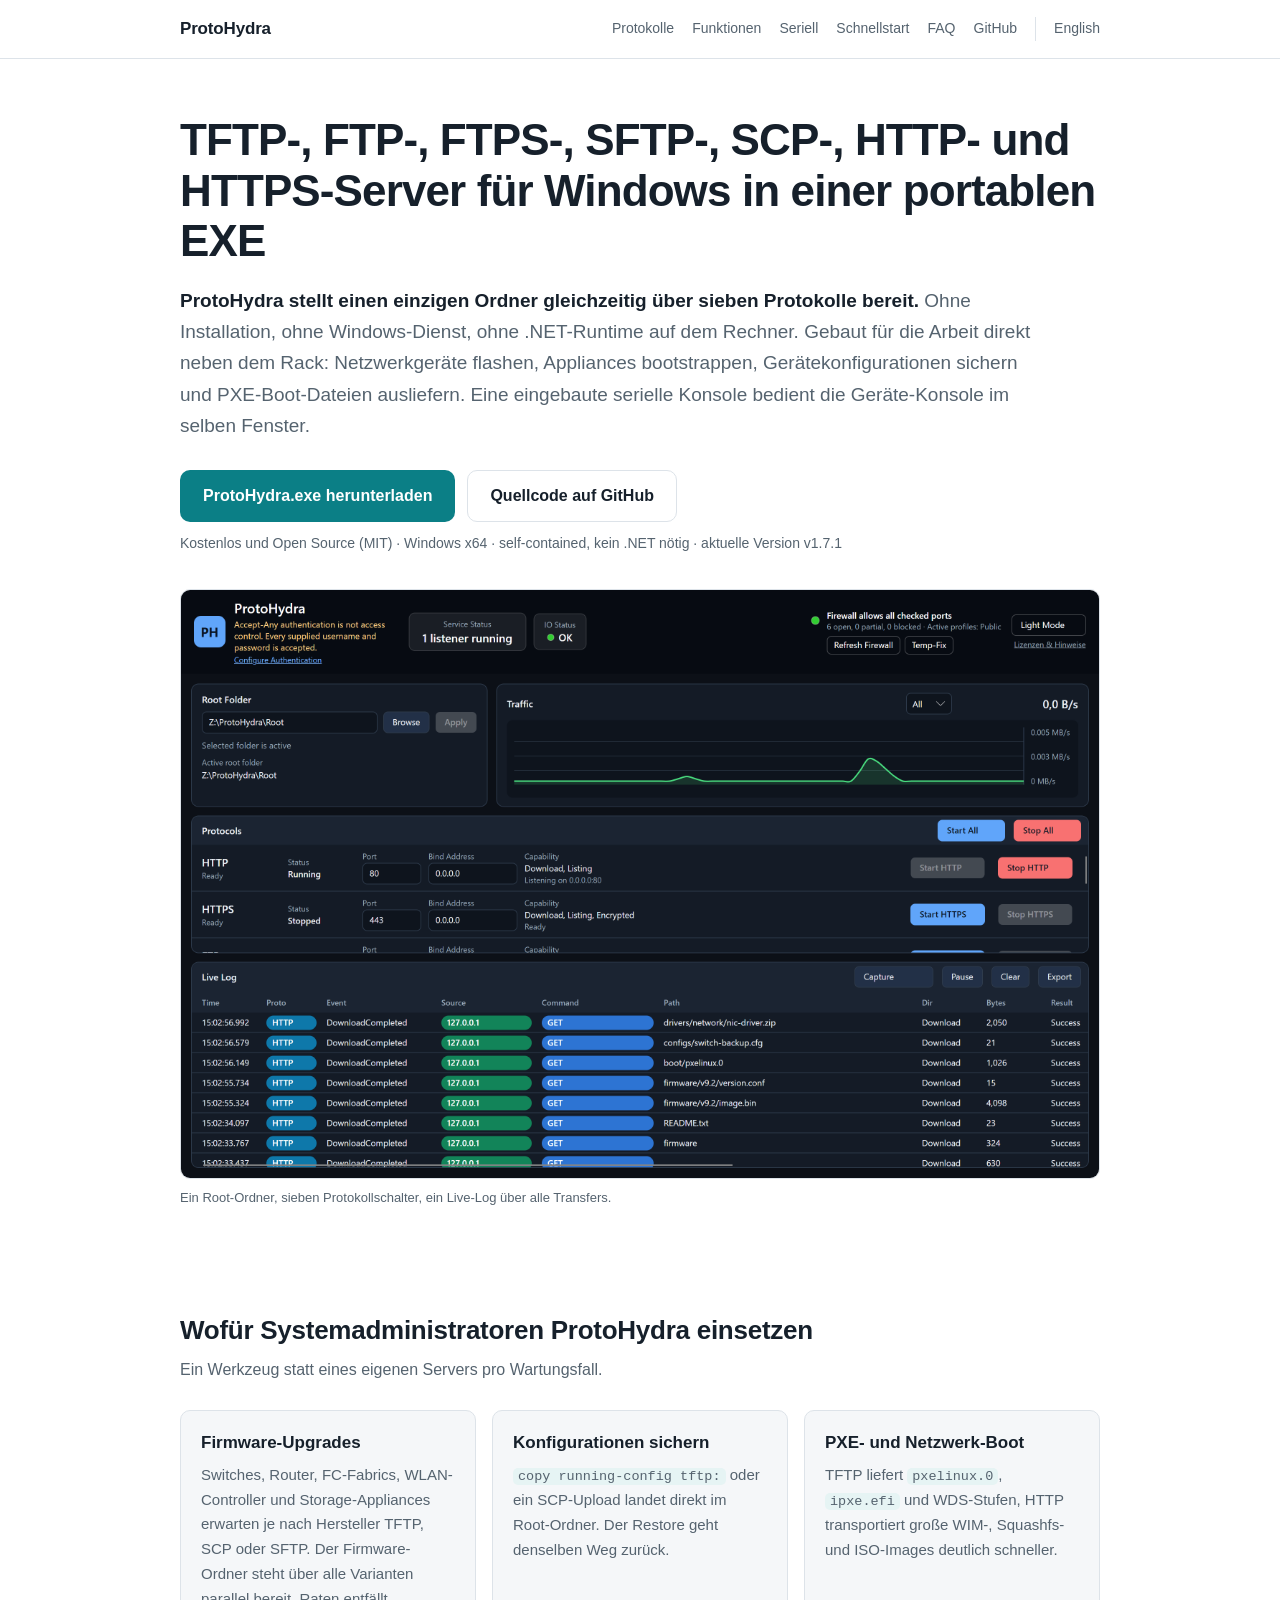
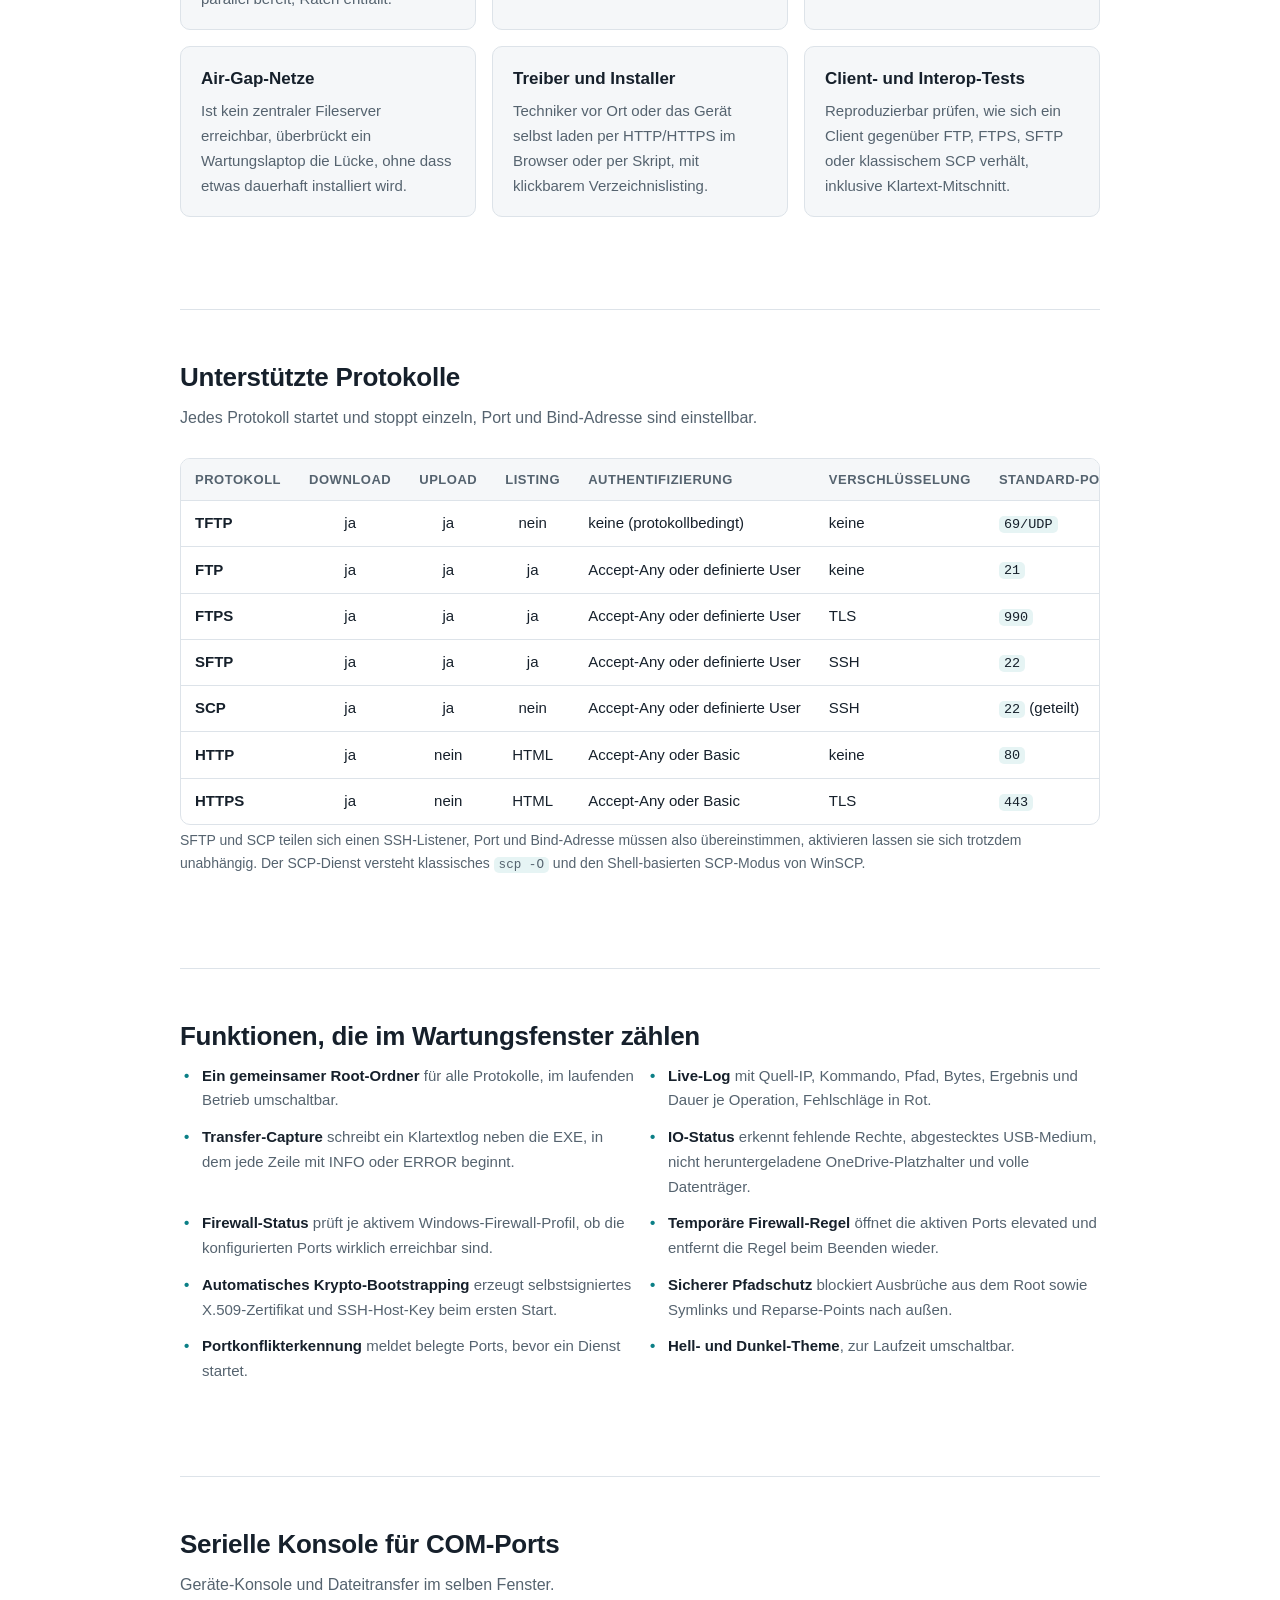
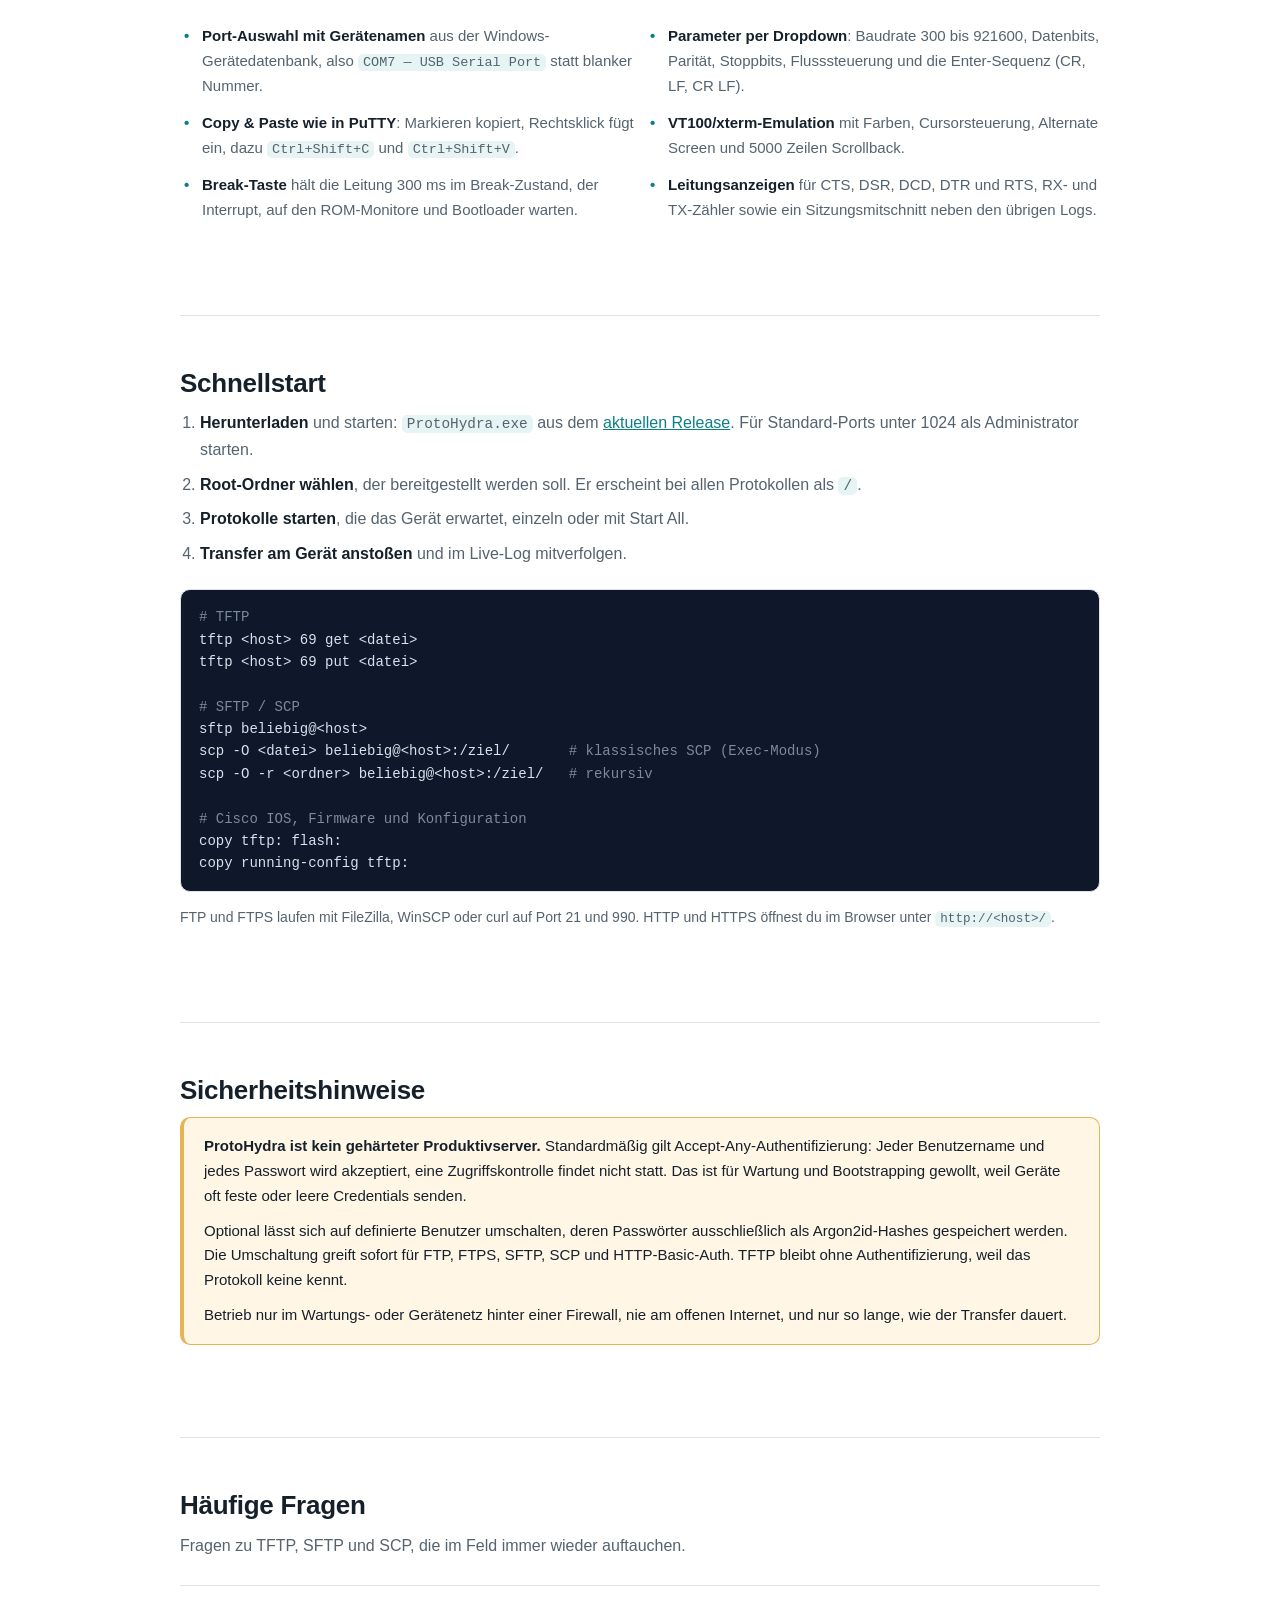
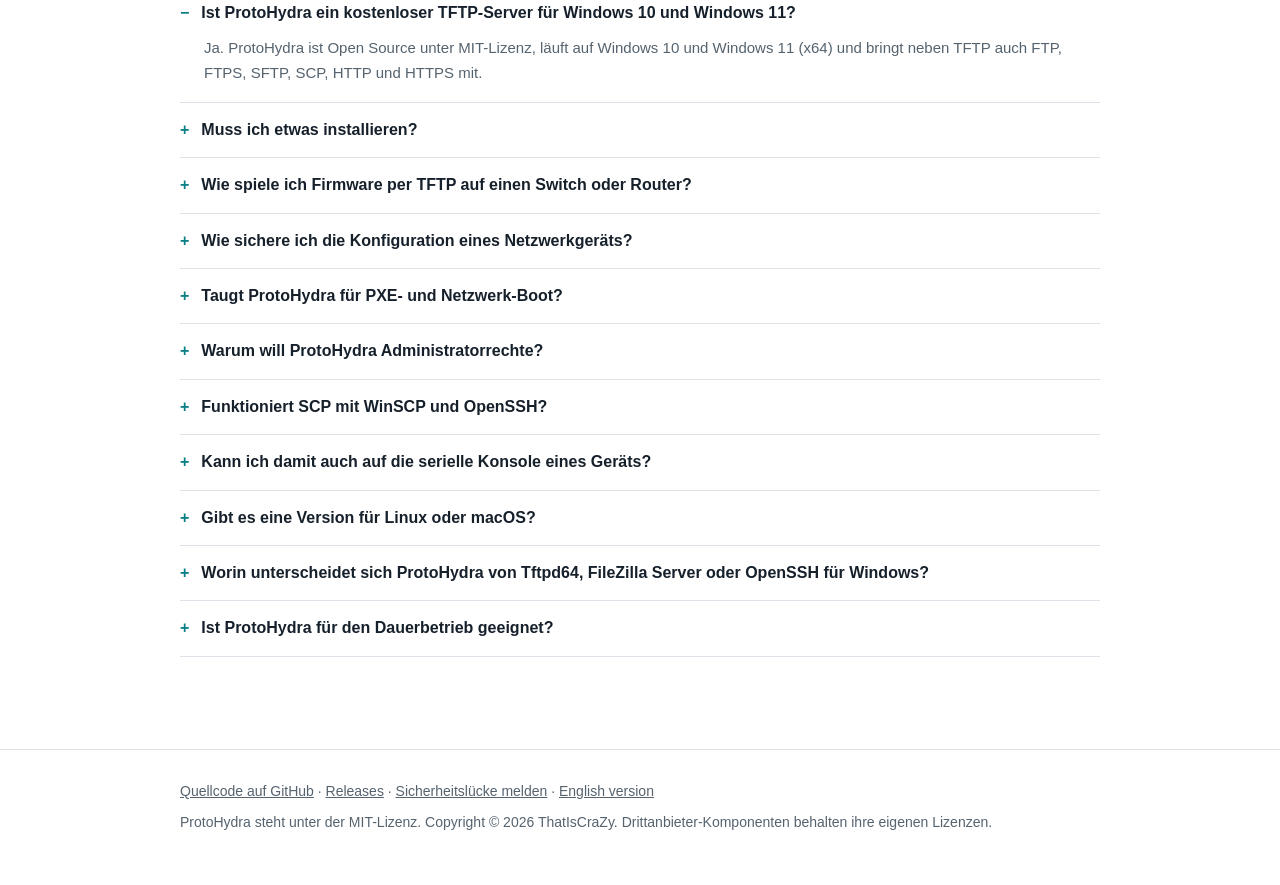
==== commit 397957be: "Bump version to 1.7.1" ====
--- a/docs/de/index.html
+++ b/docs/de/index.html
@@ -36,7 +36,7 @@
       "url": "https://thatiscrazy.github.io/ProtoHydra/de/",
       "downloadUrl": "https://github.com/ThatIsCraZy/ProtoHydra/releases/latest",
       "installUrl": "https://github.com/ThatIsCraZy/ProtoHydra/releases/latest",
-      "softwareVersion": "1.7",
+      "softwareVersion": "1.7.1",
       "applicationCategory": "UtilitiesApplication",
       "applicationSubCategory": "Dateitransfer-Server",
       "operatingSystem": "Windows 10, Windows 11, Windows Server (x64)",
@@ -111,7 +111,7 @@
       <a class="btn" href="https://github.com/ThatIsCraZy/ProtoHydra/releases/latest">ProtoHydra.exe herunterladen</a>
       <a class="btn secondary" href="https://github.com/ThatIsCraZy/ProtoHydra">Quellcode auf GitHub</a>
     </p>
-    <p class="meta">Kostenlos und Open Source (MIT) &middot; Windows x64 &middot; self-contained, kein .NET nötig &middot; aktuelle Version v1.7</p>
+    <p class="meta">Kostenlos und Open Source (MIT) &middot; Windows x64 &middot; self-contained, kein .NET nötig &middot; aktuelle Version v1.7.1</p>
 
     <figure>
       <img src="../screenshot.png" width="2560" height="1640"
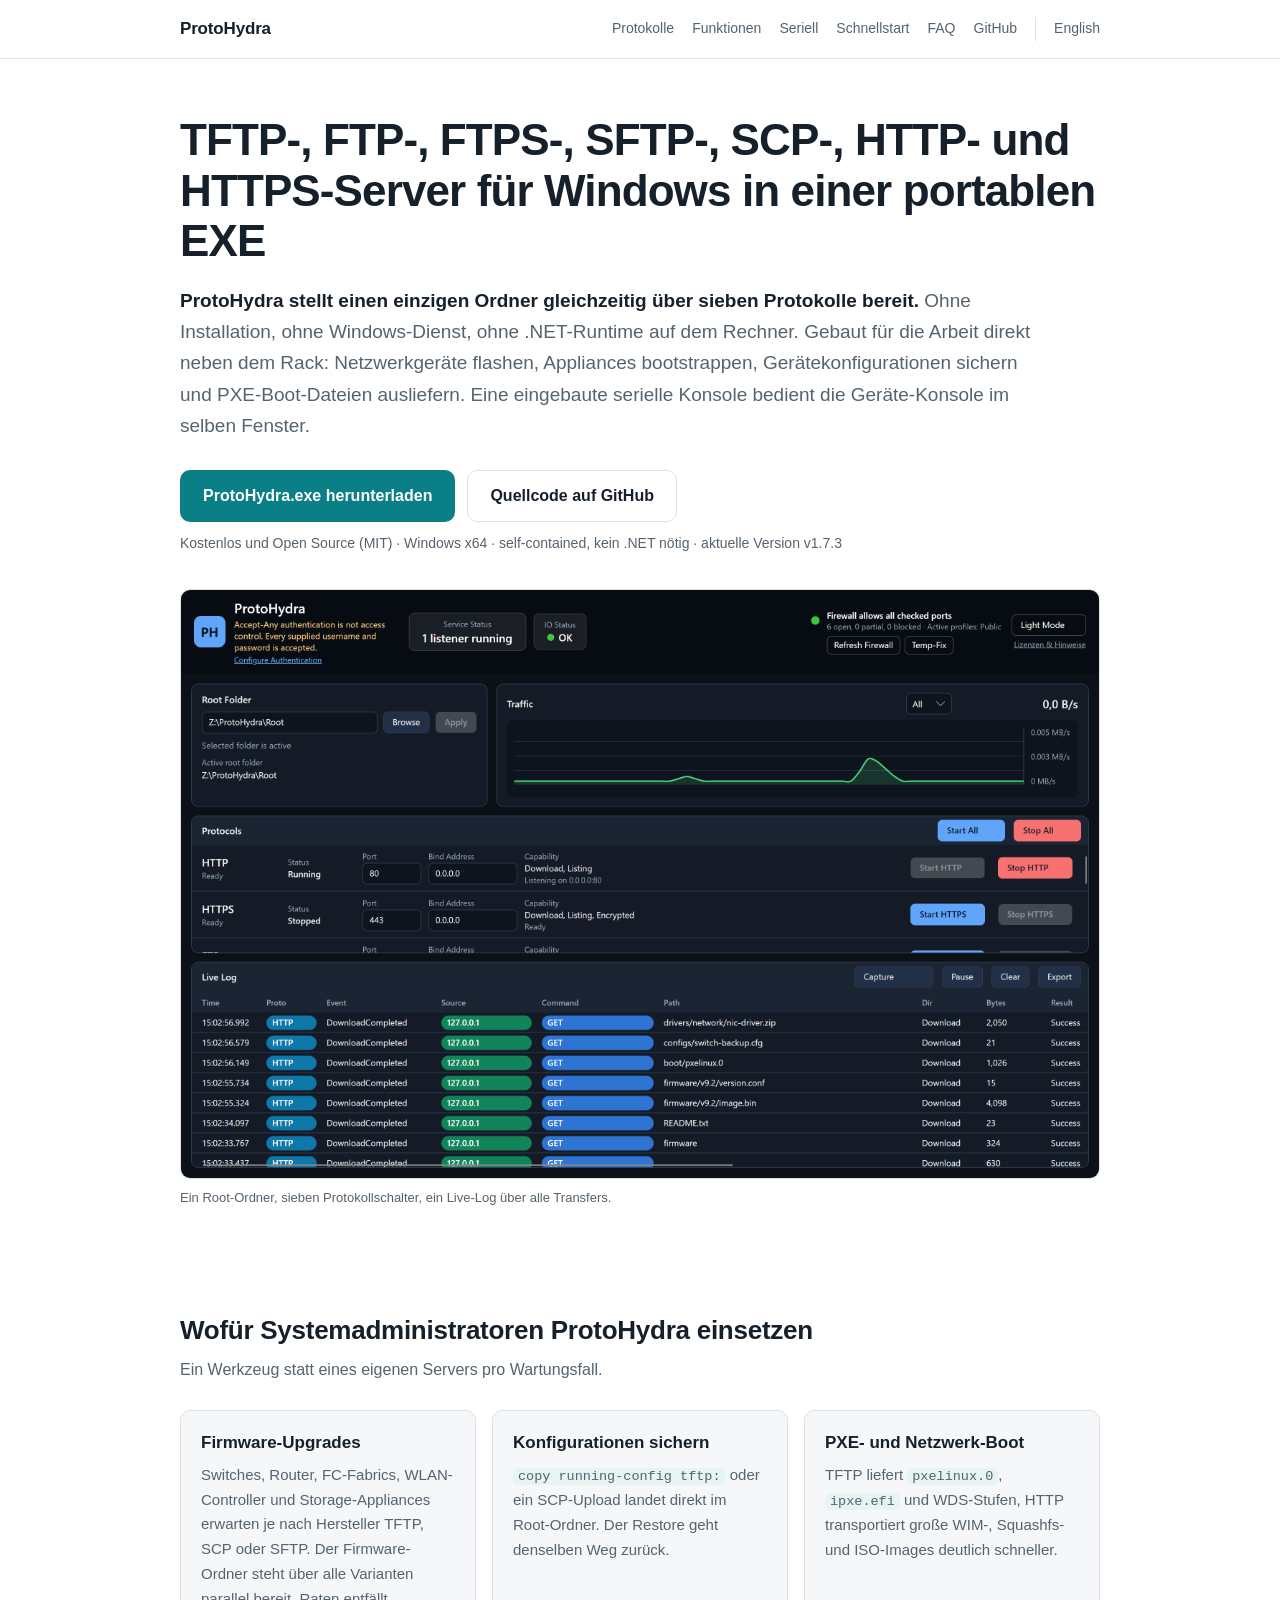
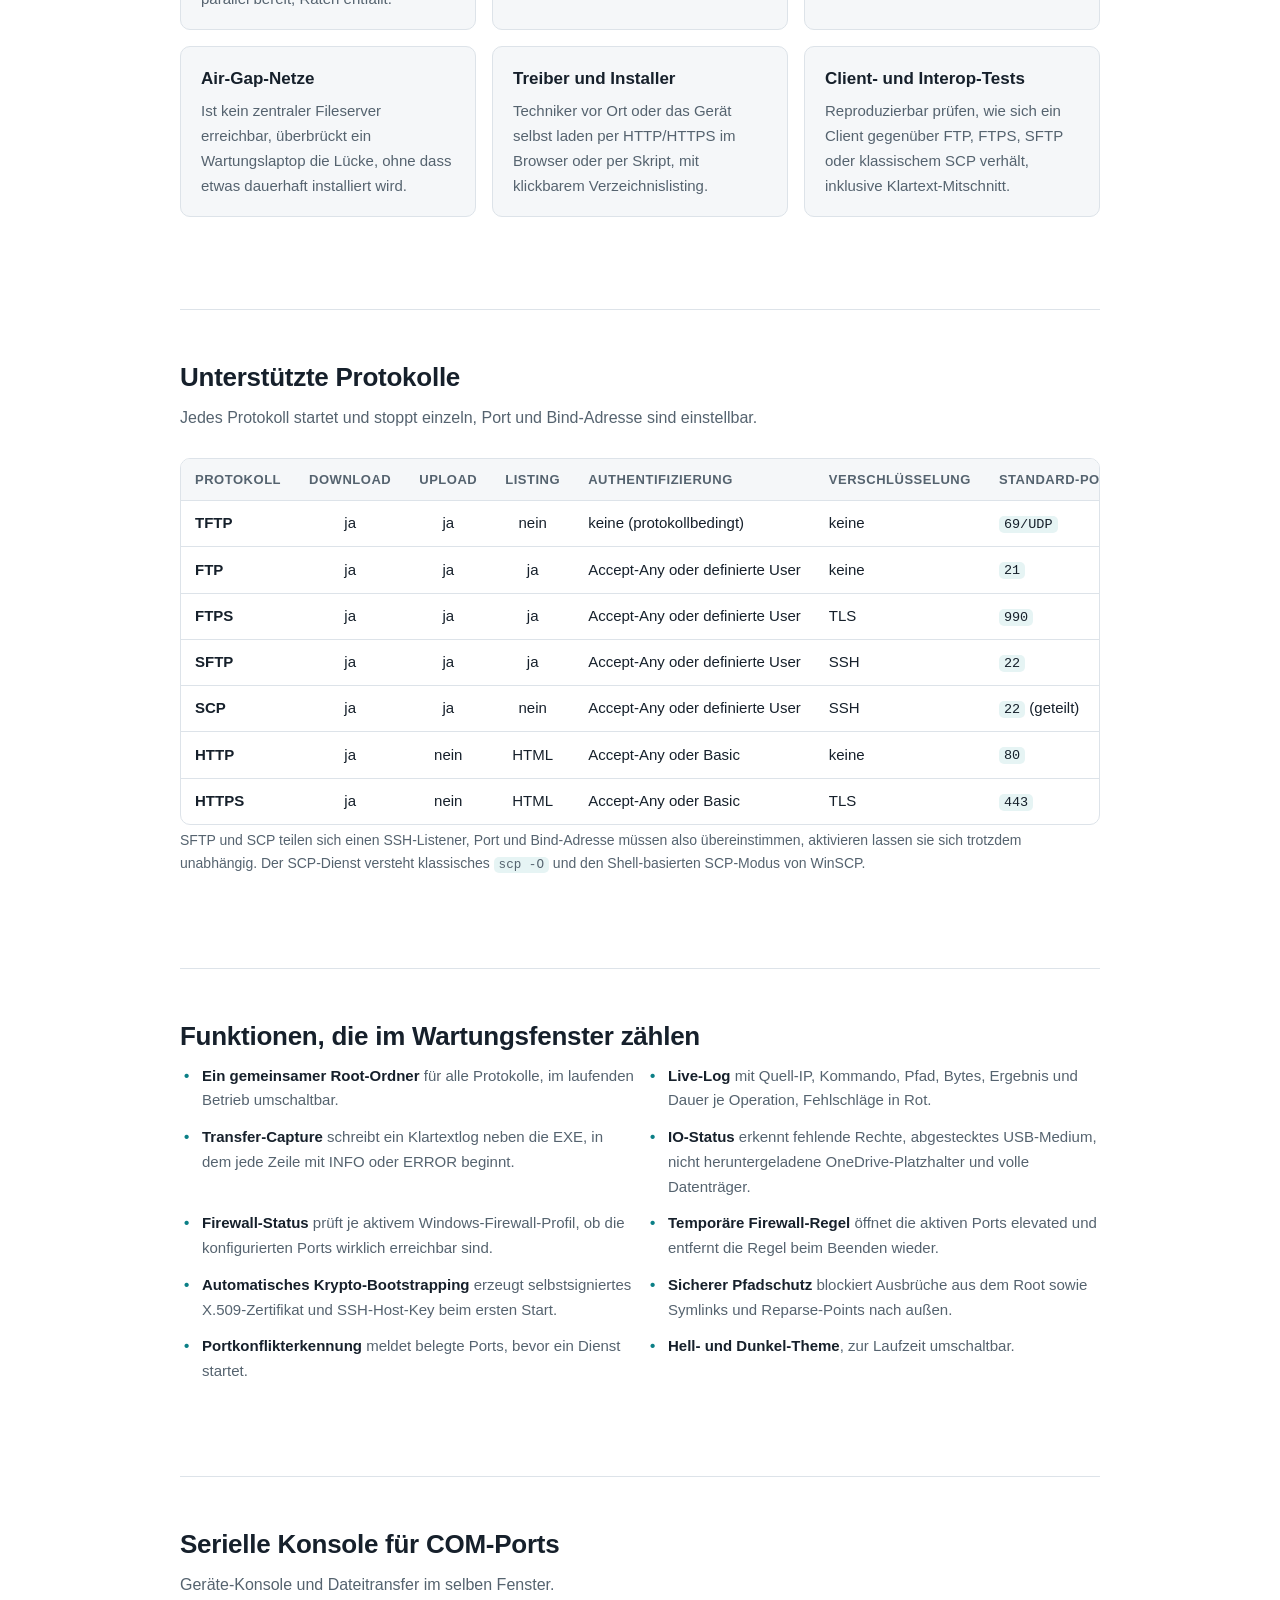
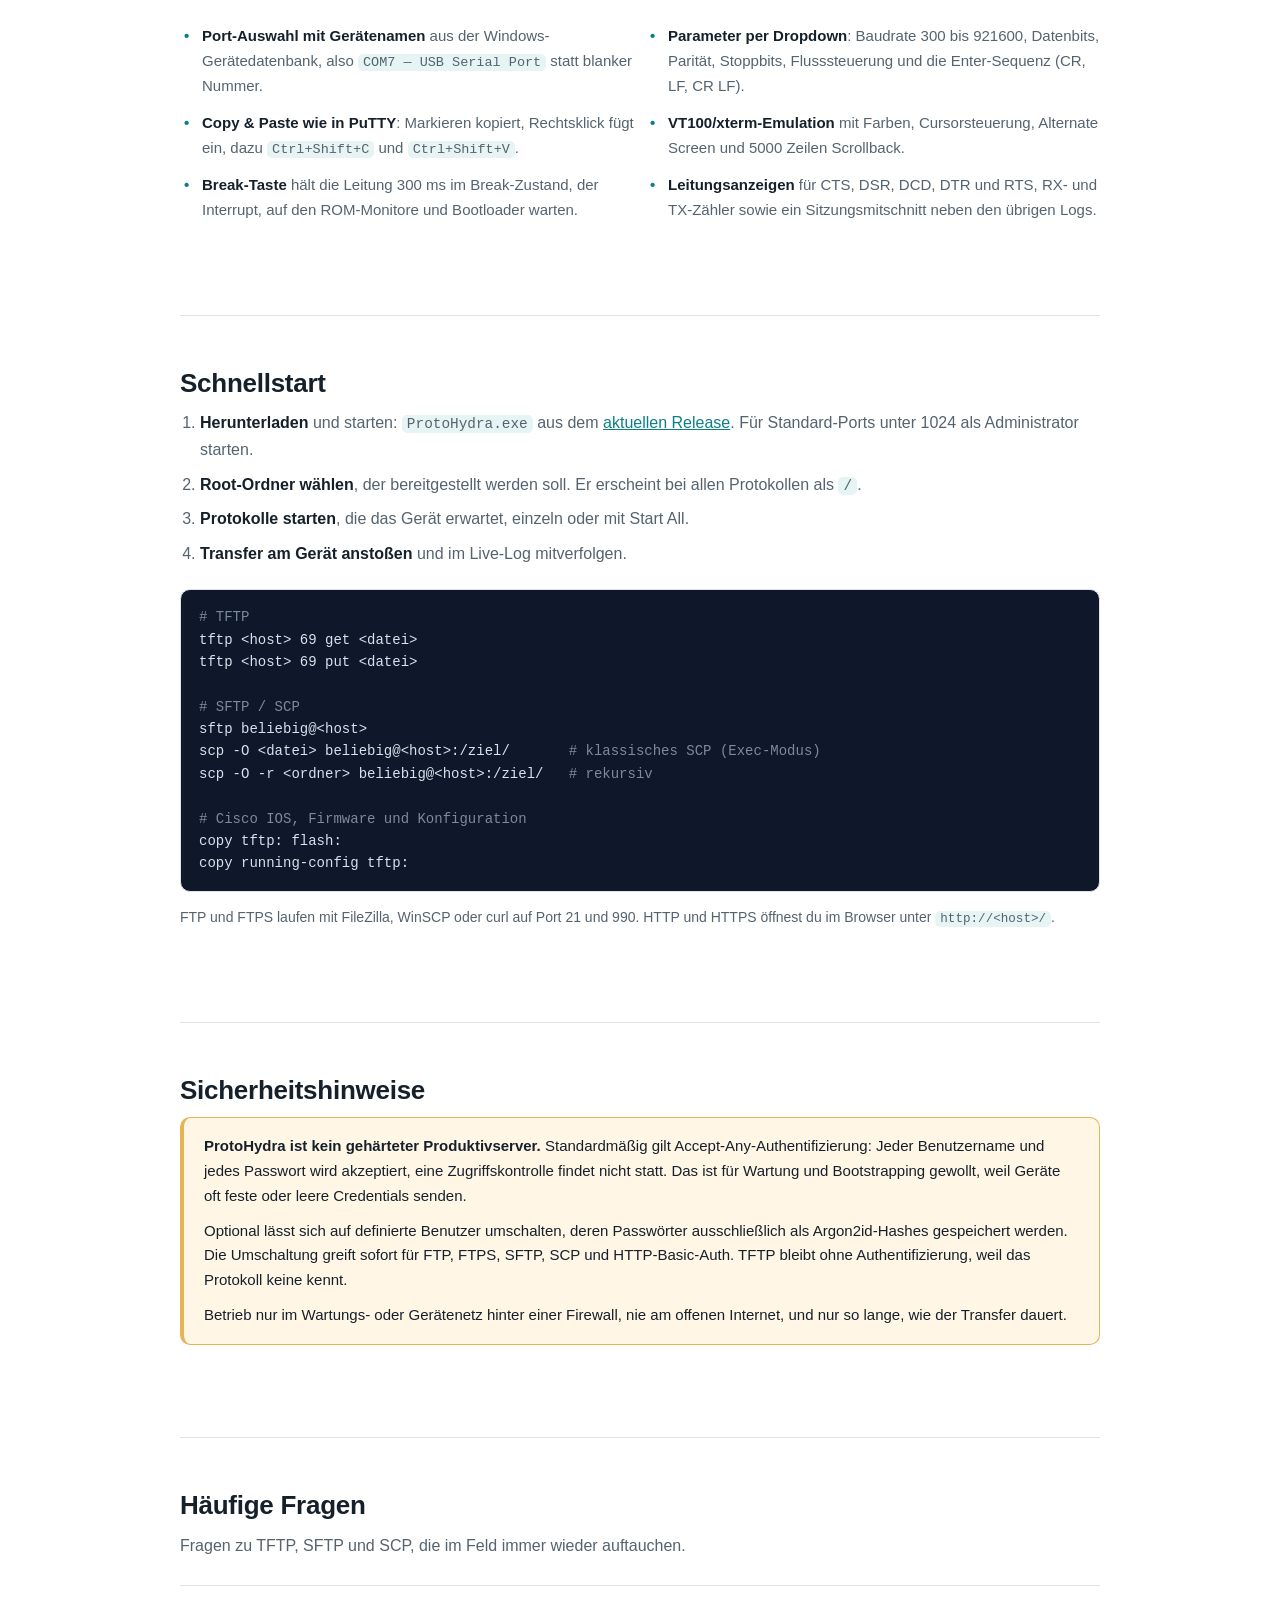
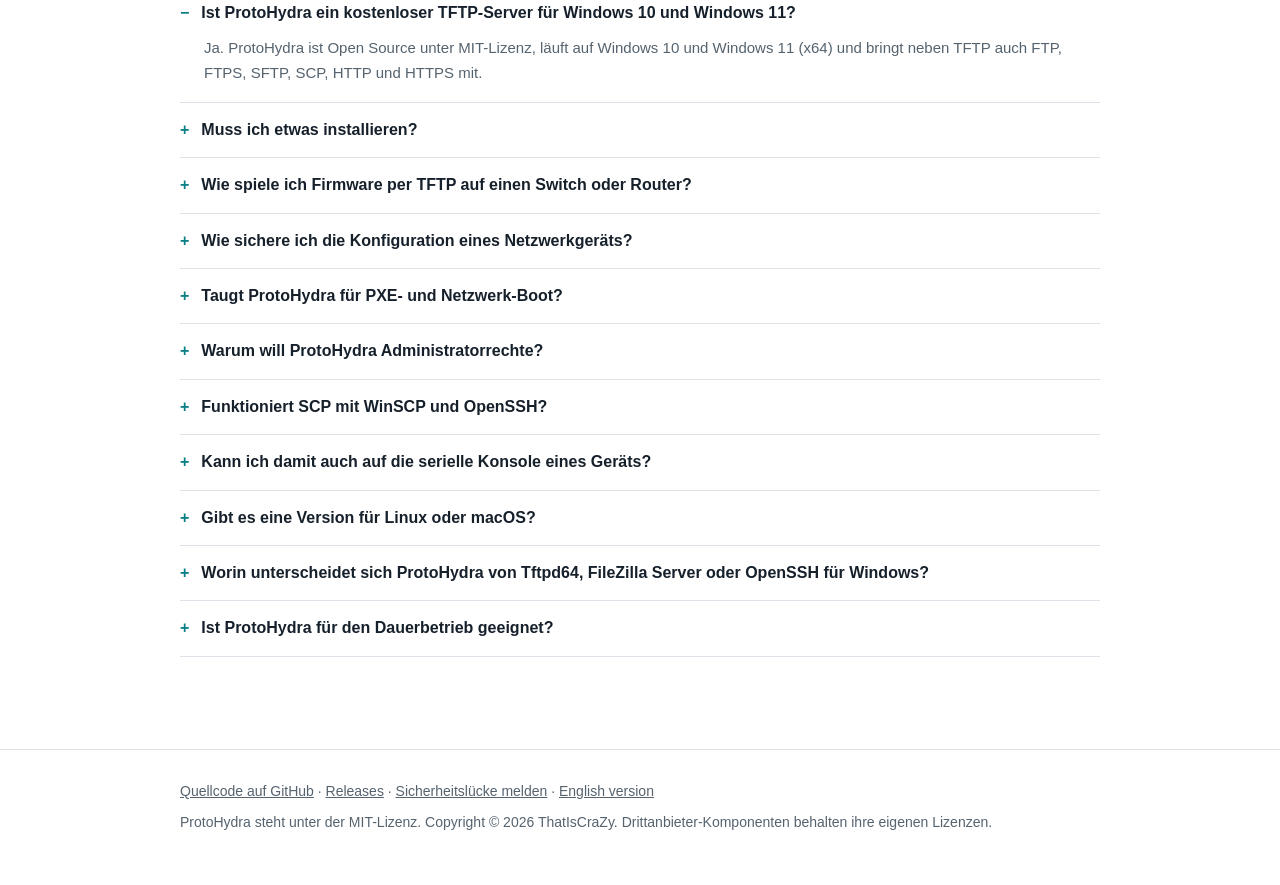
==== commit ff1e92bd: "Fix FTP root isolation and HTTP transfers; release v1.7.3 Apply the shared root path guard to FTP fi" ====
--- a/docs/de/index.html
+++ b/docs/de/index.html
@@ -36,7 +36,7 @@
       "url": "https://thatiscrazy.github.io/ProtoHydra/de/",
       "downloadUrl": "https://github.com/ThatIsCraZy/ProtoHydra/releases/latest",
       "installUrl": "https://github.com/ThatIsCraZy/ProtoHydra/releases/latest",
-      "softwareVersion": "1.7.1",
+      "softwareVersion": "1.7.3",
       "applicationCategory": "UtilitiesApplication",
       "applicationSubCategory": "Dateitransfer-Server",
       "operatingSystem": "Windows 10, Windows 11, Windows Server (x64)",
@@ -111,7 +111,7 @@
       <a class="btn" href="https://github.com/ThatIsCraZy/ProtoHydra/releases/latest">ProtoHydra.exe herunterladen</a>
       <a class="btn secondary" href="https://github.com/ThatIsCraZy/ProtoHydra">Quellcode auf GitHub</a>
     </p>
-    <p class="meta">Kostenlos und Open Source (MIT) &middot; Windows x64 &middot; self-contained, kein .NET nötig &middot; aktuelle Version v1.7.1</p>
+    <p class="meta">Kostenlos und Open Source (MIT) &middot; Windows x64 &middot; self-contained, kein .NET nötig &middot; aktuelle Version v1.7.3</p>
 
     <figure>
       <img src="../screenshot.png" width="2560" height="1640"
